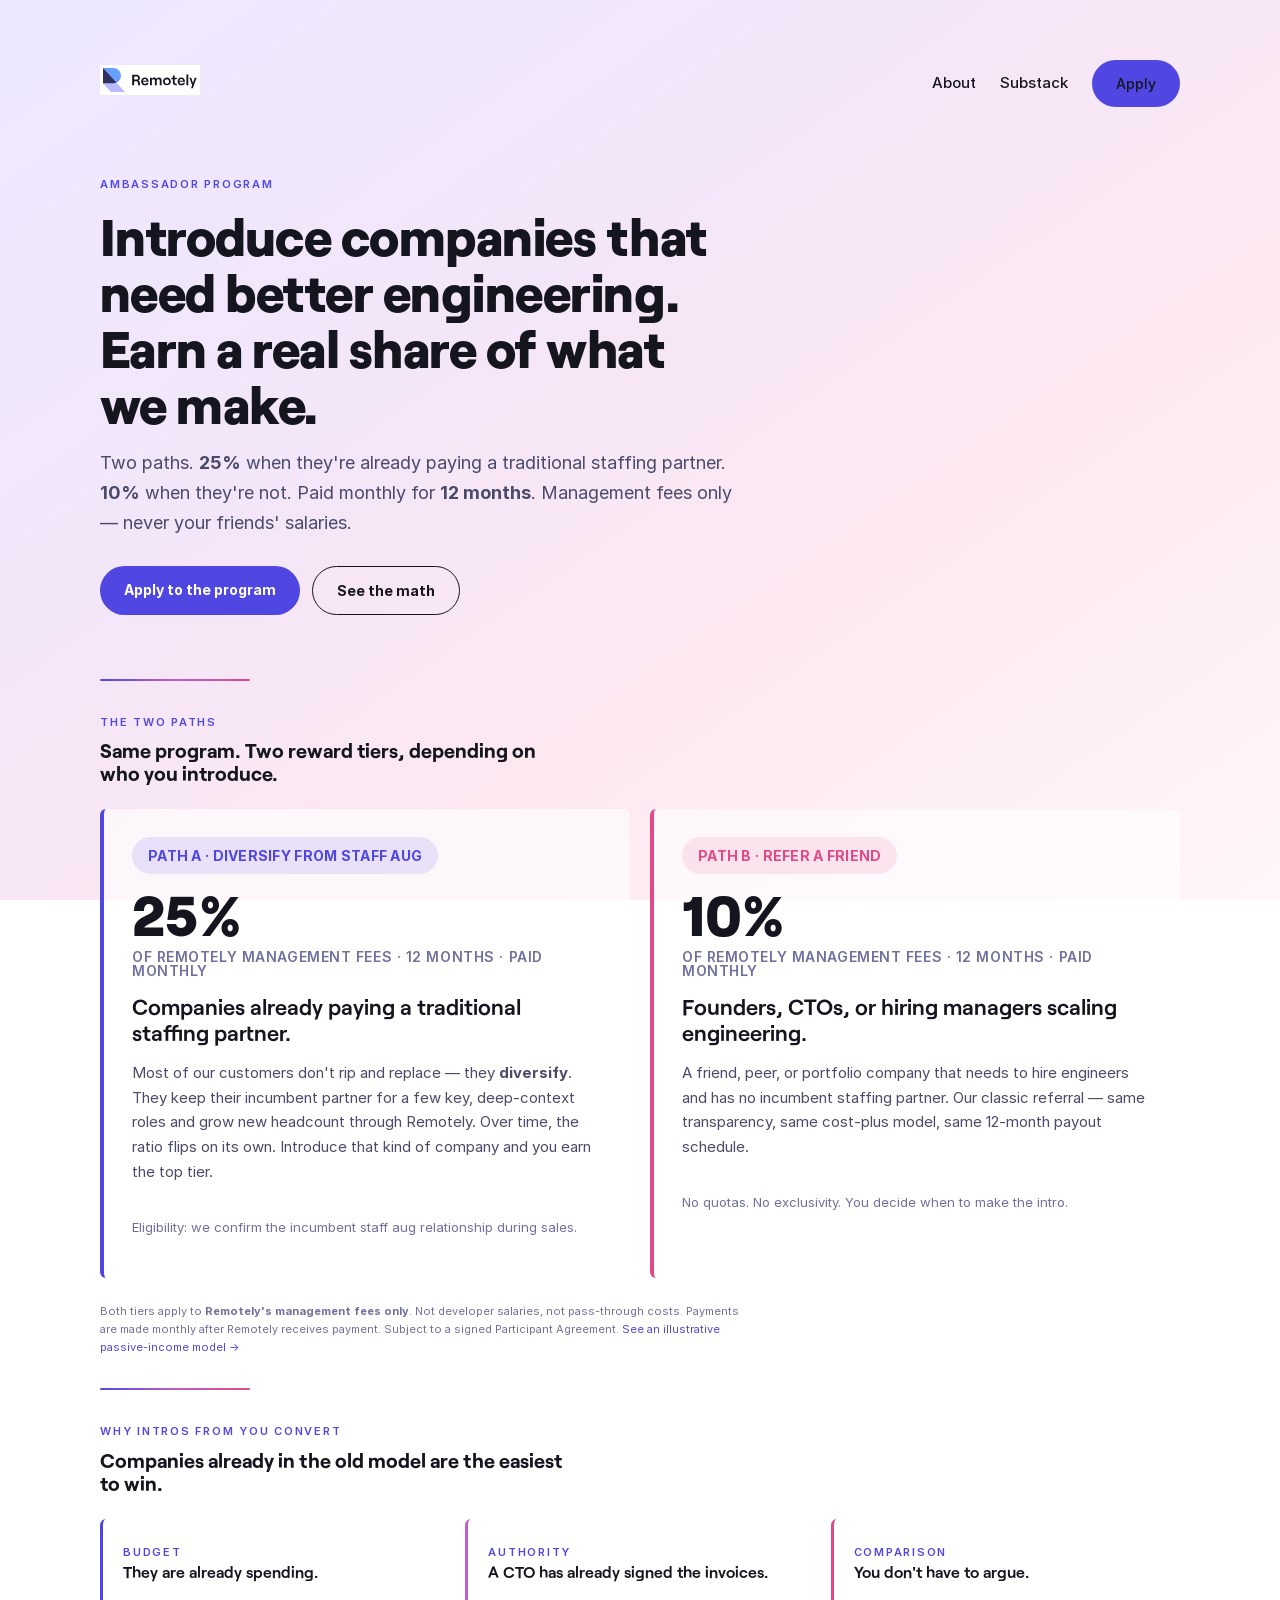
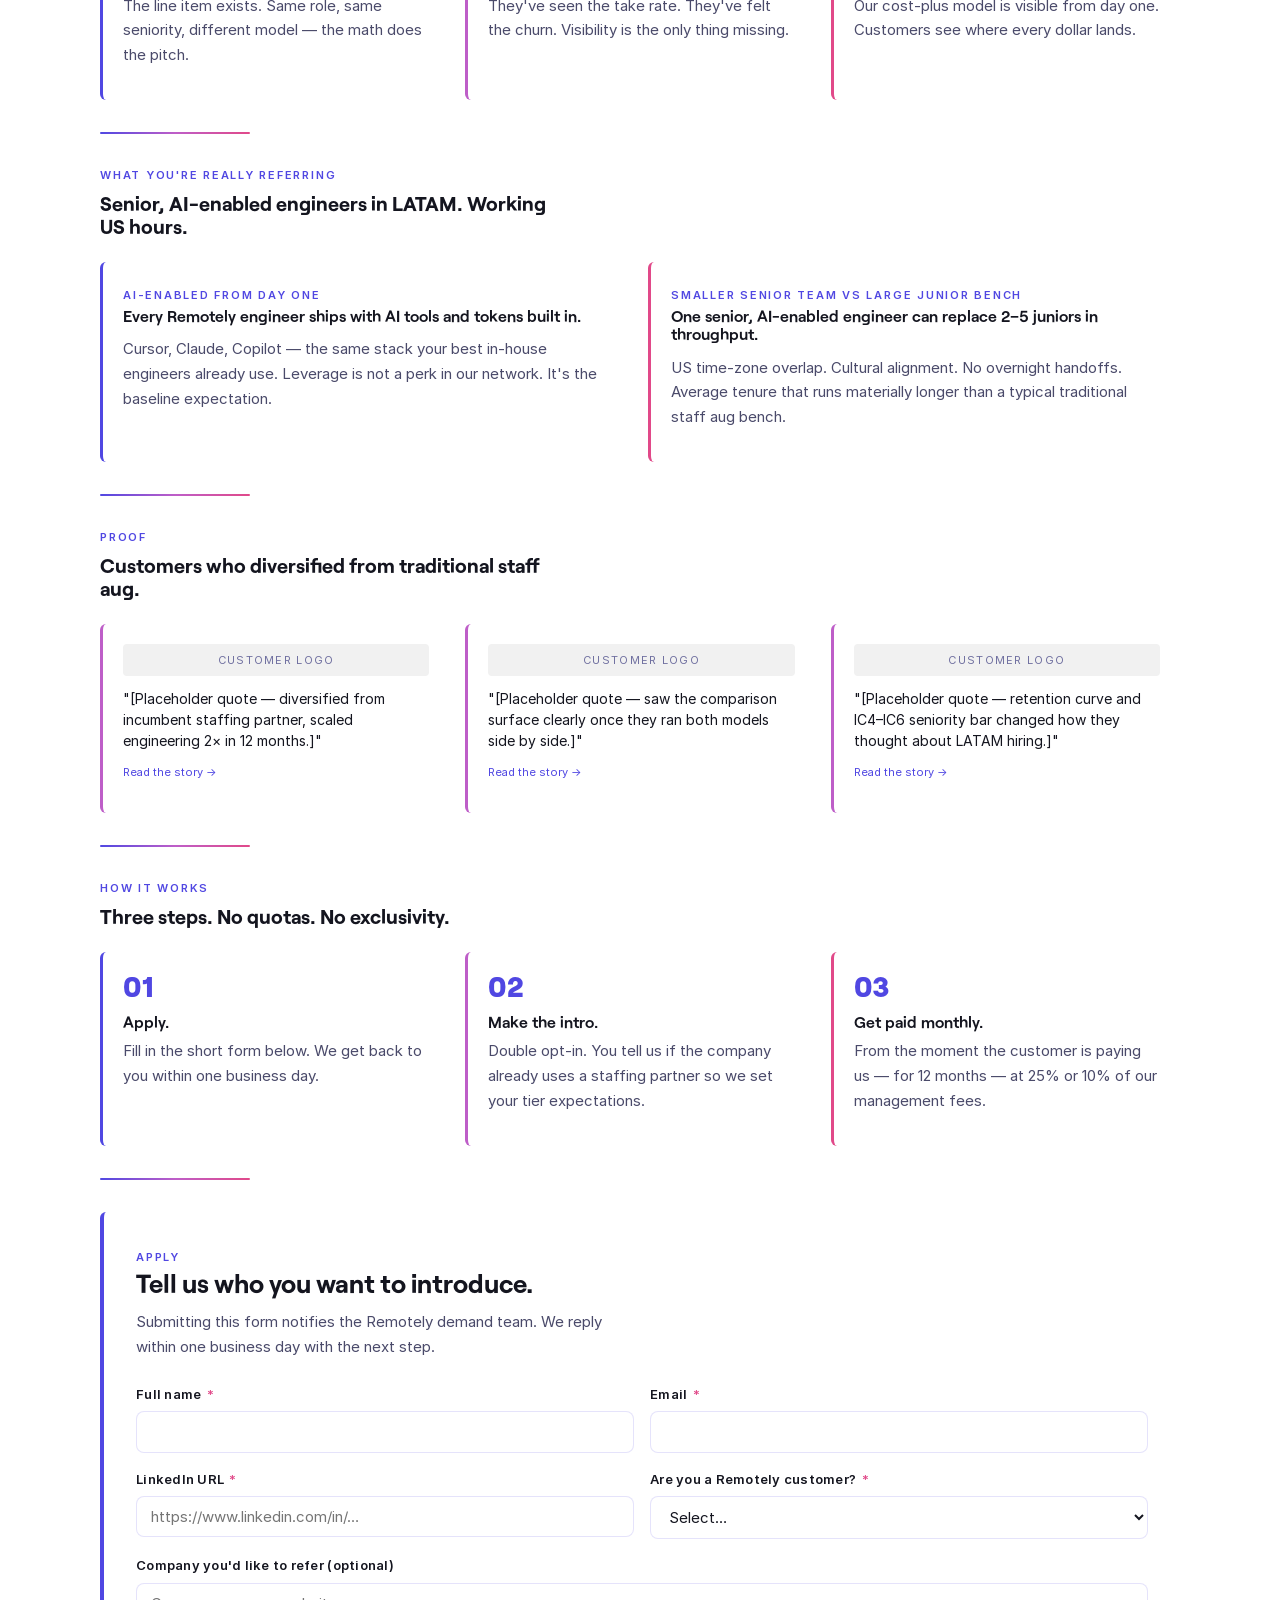
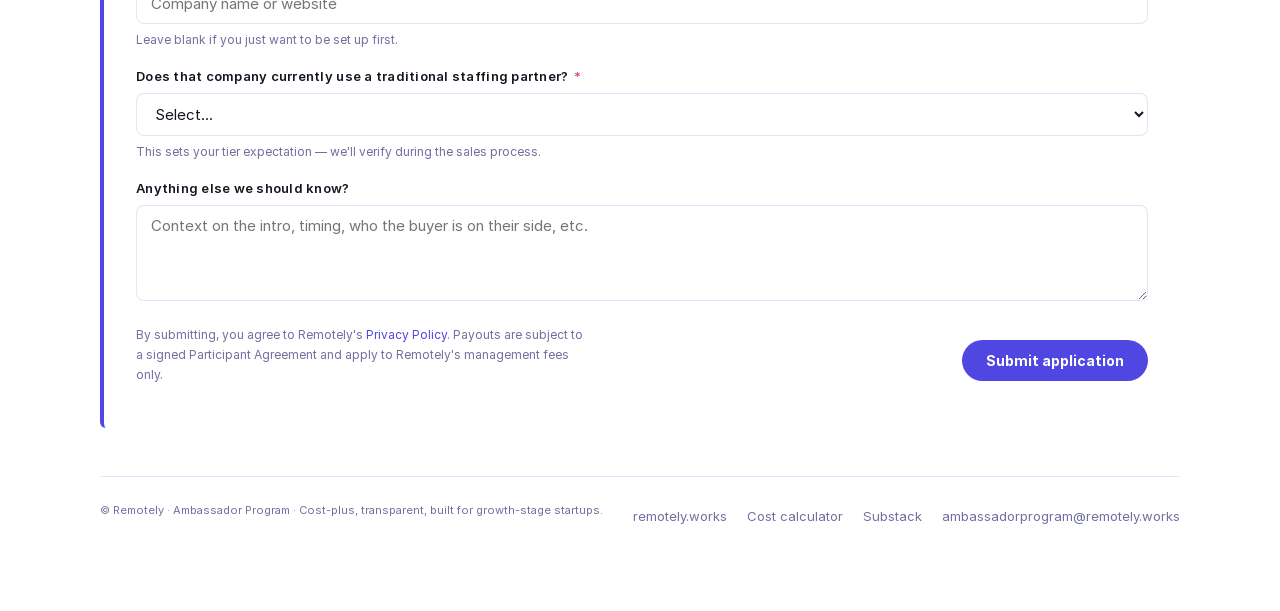
==== web/ambassador-program.html @ d67e3e7d "Ambassador Program landing mockup — first pass" ====
<!DOCTYPE html>
<html lang="en">
<head>
  <meta charset="UTF-8" />
  <meta name="viewport" content="width=device-width, initial-scale=1" />
  <title>Ambassador Program · Remotely</title>
  <meta name="description" content="Introduce companies that need better engineering. Earn a share of Remotely's management fees for 12 months. 25% when they already use a traditional staff aug partner. 10% when they don't." />
  <link rel="icon" type="image/png" href="../assets/logos/favicon-circle-256.png" />
  <link rel="stylesheet" href="tokens.css" />
  <style>
    /* Page-specific layout. Brand tokens come from tokens.css. */
    .nav {
      display: flex;
      justify-content: space-between;
      align-items: center;
      padding: 1.25rem 0 0.5rem;
    }
    .nav img { height: 30px; }
    .nav-links { display: flex; gap: 1.5rem; align-items: center; }
    .nav-links a { font-weight: 500; color: var(--r-dark); }

    .hero { padding: 3.5rem 0 2rem; max-width: 720px; }
    .hero h1 { margin-top: 0.75rem; max-width: 18ch; font-size: 52px; line-height: 1.08; }
    .hero .lede { color: var(--r-body); font-size: 18px; max-width: 58ch; margin-top: 1rem; }
    .cta-row { display: flex; gap: 0.75rem; margin-top: 1.75rem; flex-wrap: wrap; }
    .r-cta--ghost {
      background: transparent;
      color: var(--r-dark);
      border: 1.5px solid var(--r-dark);
    }
    .r-cta--ghost:hover { background: var(--r-dark); color: #fff; }

    .section-eyebrow { display: block; margin-bottom: 0.5rem; }
    .section-head { max-width: 36ch; margin-bottom: 1.5rem; }

    .paths {
      display: grid;
      gap: 1.25rem;
      grid-template-columns: repeat(2, minmax(0, 1fr));
    }
    .path-card {
      padding: 1.75rem;
      border-radius: var(--r-radius-card);
      background: var(--r-card-soft);
      display: flex;
      flex-direction: column;
      gap: 0.75rem;
    }
    .path-card--a { border-left: 4px solid var(--r-purple); }
    .path-card--b { border-left: 4px solid var(--r-pink); }
    .path-card .rate {
      font-family: var(--r-font-display);
      font-weight: 900;
      font-size: 56px;
      color: var(--r-dark);
      line-height: 1;
    }
    .path-card .rate small {
      font-family: var(--r-font-body);
      font-weight: 600;
      font-size: 14px;
      color: var(--r-muted);
      display: block;
      margin-top: 0.5rem;
      letter-spacing: 0.04em;
      text-transform: uppercase;
    }
    .path-card h3 { font-size: 22px; margin: 0.25rem 0 0.25rem; }
    .path-card p { color: var(--r-body); }
    .path-card .note {
      font-size: 13px;
      color: var(--r-muted);
      margin-top: 0.5rem;
    }
    @media (max-width: 820px) {
      .paths { grid-template-columns: 1fr; }
    }

    .why-grid {
      display: grid;
      gap: 1rem;
      grid-template-columns: repeat(3, minmax(0, 1fr));
    }
    @media (max-width: 820px) {
      .why-grid { grid-template-columns: 1fr; }
    }
    .why-card { padding: 1.25rem; }
    .why-card h3 { font-size: 16px; margin-bottom: 0.5rem; }

    .ai-grid {
      display: grid;
      gap: 1rem;
      grid-template-columns: repeat(2, minmax(0, 1fr));
    }
    @media (max-width: 820px) {
      .ai-grid { grid-template-columns: 1fr; }
    }
    .ai-card { padding: 1.5rem; }
    .ai-card h3 { font-size: 18px; margin-bottom: 0.5rem; }

    .stories {
      display: grid;
      gap: 1rem;
      grid-template-columns: repeat(3, minmax(0, 1fr));
    }
    @media (max-width: 820px) {
      .stories { grid-template-columns: 1fr; }
    }
    .story {
      padding: 1.25rem;
      background: var(--r-card-soft);
      border-radius: var(--r-radius-card);
      border-left: 3px solid var(--r-lilac);
    }
    .story .logo-slot {
      width: 100%;
      height: 32px;
      background: rgba(20, 21, 31, 0.06);
      border-radius: 4px;
      display: flex;
      align-items: center;
      justify-content: center;
      font-size: 11px;
      color: var(--r-muted);
      letter-spacing: 0.12em;
      text-transform: uppercase;
      margin-bottom: 0.75rem;
    }
    .story .quote {
      font-size: 14px;
      color: var(--r-dark);
      line-height: 1.5;
    }

    .steps {
      display: grid;
      gap: 1rem;
      grid-template-columns: repeat(3, minmax(0, 1fr));
      counter-reset: step;
    }
    @media (max-width: 820px) {
      .steps { grid-template-columns: 1fr; }
    }
    .step .step-num {
      font-family: var(--r-font-display);
      font-weight: 900;
      font-size: 28px;
      color: var(--r-purple);
      line-height: 1;
    }
    .step h3 { font-size: 16px; margin: 0.5rem 0 0.5rem; }

    /* Apply form */
    .apply {
      background: var(--r-card-soft);
      border-radius: var(--r-radius-card);
      padding: 2rem;
      border-left: 4px solid var(--r-purple);
    }
    .apply h2 { font-size: 26px; max-width: 24ch; }
    .apply p.lede { color: var(--r-body); max-width: 56ch; margin-bottom: 1.5rem; }
    .form-grid {
      display: grid;
      grid-template-columns: repeat(2, minmax(0, 1fr));
      gap: 1rem;
    }
    .form-grid .full { grid-column: 1 / -1; }
    @media (max-width: 720px) {
      .form-grid { grid-template-columns: 1fr; }
      .form-grid .full { grid-column: auto; }
    }
    .field { display: flex; flex-direction: column; gap: 0.35rem; }
    .field label {
      font-family: var(--r-font-body);
      font-weight: 600;
      font-size: 13px;
      color: var(--r-dark);
      letter-spacing: 0.02em;
    }
    .field label .req { color: var(--r-pink); margin-left: 2px; }
    .field input,
    .field select,
    .field textarea {
      font-family: var(--r-font-body);
      font-size: 15px;
      color: var(--r-dark);
      background: #fff;
      border: 1.5px solid var(--r-border);
      border-radius: 8px;
      padding: 0.65rem 0.85rem;
      width: 100%;
      box-sizing: border-box;
      transition: border-color 120ms ease, box-shadow 120ms ease;
    }
    .field textarea { min-height: 96px; resize: vertical; }
    .field input:focus,
    .field select:focus,
    .field textarea:focus {
      outline: none;
      border-color: var(--r-purple);
      box-shadow: 0 0 0 3px rgba(80, 71, 226, 0.15);
    }
    .field .hint { font-size: 12px; color: var(--r-muted); }
    .honeypot { position: absolute; left: -9999px; width: 1px; height: 1px; opacity: 0; }
    .form-footer {
      display: flex;
      flex-wrap: wrap;
      gap: 1rem;
      align-items: center;
      justify-content: space-between;
      margin-top: 1.5rem;
    }
    .form-footer .tos { font-size: 12px; color: var(--r-muted); max-width: 56ch; }
    .form-status {
      margin-top: 1rem;
      padding: 0.85rem 1rem;
      border-radius: var(--r-radius-card);
      font-size: 14px;
      display: none;
    }
    .form-status.is-success {
      display: block;
      background: rgba(80, 71, 226, 0.08);
      border-left: 3px solid var(--r-purple);
      color: var(--r-dark);
    }
    .form-status.is-error {
      display: block;
      background: rgba(225, 73, 137, 0.08);
      border-left: 3px solid var(--r-pink);
      color: var(--r-dark);
    }

    .footer-strip {
      margin-top: 3rem;
      padding: 1.5rem 0 2.5rem;
      border-top: 1px solid var(--r-border);
      display: flex;
      flex-wrap: wrap;
      gap: 1rem;
      justify-content: space-between;
      align-items: center;
    }
    .footer-strip .links { display: flex; gap: 1.25rem; flex-wrap: wrap; }
    .footer-strip a { font-size: 13px; color: var(--r-muted); }
    .footer-strip a:hover { color: var(--r-purple); }
  </style>
</head>
<body>
  <div class="r-shell">

    <header class="nav">
      <a href="https://www.remotely.works/">
        <img src="../assets/logos/logo-primary.svg" alt="Remotely" />
      </a>
      <div class="nav-links">
        <a href="https://www.remotely.works/about-us">About</a>
        <a href="https://remotely.substack.com/">Substack</a>
        <a class="r-cta" href="#apply">Apply</a>
      </div>
    </header>

    <!-- HERO -->
    <section class="hero">
      <span class="r-eyebrow">Ambassador Program</span>
      <h1 class="r-display">Introduce companies that need better engineering. Earn a real share of what we make.</h1>
      <p class="lede">
        Two paths. <strong>25%</strong> when they're already paying a traditional staffing partner.
        <strong>10%</strong> when they're not. Paid monthly for <strong>12 months</strong>.
        Management fees only — never your friends' salaries.
      </p>
      <div class="cta-row">
        <a class="r-cta" href="#apply">Apply to the program</a>
        <a class="r-cta r-cta--ghost" href="https://calc.remotely.works/" target="_blank" rel="noopener">See the math</a>
      </div>
    </section>

    <hr class="r-divider" />

    <!-- TWO PATHS -->
    <section>
      <span class="r-eyebrow section-eyebrow">The two paths</span>
      <h2 class="section-head">Same program. Two reward tiers, depending on who you introduce.</h2>

      <div class="paths">
        <article class="path-card path-card--a">
          <span class="r-pill" style="background: rgba(80,71,226,0.12); color: var(--r-purple); align-self: flex-start;">Path A · Diversify from staff aug</span>
          <div class="rate">
            25%
            <small>of Remotely management fees · 12 months · paid monthly</small>
          </div>
          <h3>Companies already paying a traditional staffing partner.</h3>
          <p>
            Most of our customers don't rip and replace — they <strong>diversify</strong>.
            They keep their incumbent partner for a few key, deep-context roles and
            grow new headcount through Remotely. Over time, the ratio flips on its own.
            Introduce that kind of company and you earn the top tier.
          </p>
          <p class="note">
            Eligibility: we confirm the incumbent staff aug relationship during sales.
          </p>
        </article>

        <article class="path-card path-card--b">
          <span class="r-pill" style="background: rgba(225,73,137,0.12); color: var(--r-pink); align-self: flex-start;">Path B · Refer a friend</span>
          <div class="rate">
            10%
            <small>of Remotely management fees · 12 months · paid monthly</small>
          </div>
          <h3>Founders, CTOs, or hiring managers scaling engineering.</h3>
          <p>
            A friend, peer, or portfolio company that needs to hire engineers and
            has no incumbent staffing partner. Our classic referral — same
            transparency, same cost-plus model, same 12-month payout schedule.
          </p>
          <p class="note">
            No quotas. No exclusivity. You decide when to make the intro.
          </p>
        </article>
      </div>

      <p class="r-footer" style="margin-top: 1.5rem; max-width: 80ch;">
        Both tiers apply to <strong>Remotely's management fees only</strong>. Not developer salaries, not pass-through costs.
        Payments are made monthly after Remotely receives payment. Subject to a signed Participant Agreement.
        <a href="https://docs.google.com/spreadsheets/d/1sIaBKZATBDygCABBMvAprYoPpUMH4ejPymNQHgAEL3M/edit" target="_blank" rel="noopener">See an illustrative passive-income model →</a>
      </p>
    </section>

    <hr class="r-divider" />

    <!-- WHY THIS WORKS -->
    <section>
      <span class="r-eyebrow section-eyebrow">Why intros from you convert</span>
      <h2 class="section-head">Companies already in the old model are the easiest to win.</h2>

      <div class="why-grid">
        <article class="r-card">
          <span class="r-eyebrow">Budget</span>
          <h3>They are already spending.</h3>
          <p>The line item exists. Same role, same seniority, different model — the math does the pitch.</p>
        </article>
        <article class="r-card r-card--lilac">
          <span class="r-eyebrow">Authority</span>
          <h3>A CTO has already signed the invoices.</h3>
          <p>They've seen the take rate. They've felt the churn. Visibility is the only thing missing.</p>
        </article>
        <article class="r-card r-card--pink">
          <span class="r-eyebrow">Comparison</span>
          <h3>You don't have to argue.</h3>
          <p>Our cost-plus model is visible from day one. Customers see where every dollar lands.</p>
        </article>
      </div>
    </section>

    <hr class="r-divider" />

    <!-- AI + LATAM POSITIONING -->
    <section>
      <span class="r-eyebrow section-eyebrow">What you're really referring</span>
      <h2 class="section-head">Senior, AI-enabled engineers in LATAM. Working US hours.</h2>

      <div class="ai-grid">
        <article class="r-card">
          <span class="r-eyebrow">AI-enabled from day one</span>
          <h3>Every Remotely engineer ships with AI tools and tokens built in.</h3>
          <p>
            Cursor, Claude, Copilot — the same stack your best in-house engineers already use.
            Leverage is not a perk in our network. It's the baseline expectation.
          </p>
        </article>

        <article class="r-card r-card--pink">
          <span class="r-eyebrow">Smaller senior team vs large junior bench</span>
          <h3>One senior, AI-enabled engineer can replace 2–5 juniors in throughput.</h3>
          <p>
            US time-zone overlap. Cultural alignment. No overnight handoffs.
            Average tenure that runs materially longer than a typical traditional staff aug bench.
          </p>
        </article>
      </div>
    </section>

    <hr class="r-divider" />

    <!-- CUSTOMER STORIES -->
    <section>
      <span class="r-eyebrow section-eyebrow">Proof</span>
      <h2 class="section-head">Customers who diversified from traditional staff aug.</h2>

      <div class="stories">
        <article class="story">
          <div class="logo-slot">Customer logo</div>
          <p class="quote">"[Placeholder quote — diversified from incumbent staffing partner, scaled engineering 2× in 12 months.]"</p>
          <p class="r-footer" style="margin-top: 0.5rem;"><a href="https://www.remotely.works/">Read the story →</a></p>
        </article>
        <article class="story">
          <div class="logo-slot">Customer logo</div>
          <p class="quote">"[Placeholder quote — saw the comparison surface clearly once they ran both models side by side.]"</p>
          <p class="r-footer" style="margin-top: 0.5rem;"><a href="https://www.remotely.works/">Read the story →</a></p>
        </article>
        <article class="story">
          <div class="logo-slot">Customer logo</div>
          <p class="quote">"[Placeholder quote — retention curve and IC4–IC6 seniority bar changed how they thought about LATAM hiring.]"</p>
          <p class="r-footer" style="margin-top: 0.5rem;"><a href="https://www.remotely.works/">Read the story →</a></p>
        </article>
      </div>
    </section>

    <hr class="r-divider" />

    <!-- HOW IT WORKS -->
    <section>
      <span class="r-eyebrow section-eyebrow">How it works</span>
      <h2 class="section-head">Three steps. No quotas. No exclusivity.</h2>

      <div class="steps">
        <article class="r-card step">
          <span class="step-num">01</span>
          <h3>Apply.</h3>
          <p>Fill in the short form below. We get back to you within one business day.</p>
        </article>
        <article class="r-card r-card--lilac step">
          <span class="step-num">02</span>
          <h3>Make the intro.</h3>
          <p>Double opt-in. You tell us if the company already uses a staffing partner so we set your tier expectations.</p>
        </article>
        <article class="r-card r-card--pink step">
          <span class="step-num">03</span>
          <h3>Get paid monthly.</h3>
          <p>From the moment the customer is paying us — for 12 months — at 25% or 10% of our management fees.</p>
        </article>
      </div>
    </section>

    <hr class="r-divider" />

    <!-- APPLY FORM -->
    <section id="apply">
      <div class="apply">
        <span class="r-eyebrow">Apply</span>
        <h2>Tell us who you want to introduce.</h2>
        <p class="lede">
          Submitting this form notifies the Remotely demand team. We reply within one business day with the next step.
        </p>

        <form id="ambassador-form" action="/api/ambassador-apply" method="POST" novalidate>
          <div class="form-grid">
            <div class="field">
              <label for="full_name">Full name <span class="req">*</span></label>
              <input id="full_name" name="full_name" type="text" required autocomplete="name" />
            </div>
            <div class="field">
              <label for="email">Email <span class="req">*</span></label>
              <input id="email" name="email" type="email" required autocomplete="email" />
            </div>
            <div class="field">
              <label for="linkedin_url">LinkedIn URL <span class="req">*</span></label>
              <input id="linkedin_url" name="linkedin_url" type="url" placeholder="https://www.linkedin.com/in/…" required />
            </div>
            <div class="field">
              <label for="is_customer">Are you a Remotely customer? <span class="req">*</span></label>
              <select id="is_customer" name="is_customer" required>
                <option value="">Select…</option>
                <option value="customer">Yes — current Remotely customer</option>
                <option value="former_customer">Former Remotely customer</option>
                <option value="not_customer">No — not a customer, I want to be a Senior Advisor / Partner</option>
              </select>
            </div>

            <div class="field full">
              <label for="referral_company">Company you'd like to refer (optional)</label>
              <input id="referral_company" name="referral_company" type="text" placeholder="Company name or website" />
              <span class="hint">Leave blank if you just want to be set up first.</span>
            </div>

            <div class="field full">
              <label for="staff_aug_status">Does that company currently use a traditional staffing partner? <span class="req">*</span></label>
              <select id="staff_aug_status" name="staff_aug_status" required>
                <option value="">Select…</option>
                <option value="yes">Yes — they already work with a traditional staff aug partner (Path A · 25%)</option>
                <option value="no">No — they're scaling engineering with no incumbent partner (Path B · 10%)</option>
                <option value="unsure">Not sure — we'll confirm together</option>
              </select>
              <span class="hint">This sets your tier expectation — we'll verify during the sales process.</span>
            </div>

            <div class="field full">
              <label for="notes">Anything else we should know?</label>
              <textarea id="notes" name="notes" placeholder="Context on the intro, timing, who the buyer is on their side, etc."></textarea>
            </div>

            <!-- Honeypot for basic bot filtering -->
            <div class="honeypot" aria-hidden="true">
              <label for="company_url">Company URL</label>
              <input id="company_url" name="company_url" type="text" tabindex="-1" autocomplete="off" />
            </div>
          </div>

          <div class="form-footer">
            <p class="tos">
              By submitting, you agree to Remotely's
              <a href="https://www.remotely.works/privacy-policy" target="_blank" rel="noopener">Privacy Policy</a>.
              Payouts are subject to a signed Participant Agreement and apply to Remotely's management fees only.
            </p>
            <button type="submit" class="r-cta" id="submit-btn">Submit application</button>
          </div>

          <div class="form-status" id="form-status" role="status" aria-live="polite"></div>
        </form>
      </div>
    </section>

    <footer class="footer-strip">
      <p class="r-footer">© Remotely · Ambassador Program · Cost-plus, transparent, built for growth-stage startups.</p>
      <div class="links">
        <a href="https://www.remotely.works/">remotely.works</a>
        <a href="https://calc.remotely.works/">Cost calculator</a>
        <a href="https://remotely.substack.com/">Substack</a>
        <a href="mailto:ambassadorprogram@remotely.works">ambassadorprogram@remotely.works</a>
      </div>
    </footer>

  </div>

  <script>
    (function () {
      var form = document.getElementById('ambassador-form');
      var statusEl = document.getElementById('form-status');
      var submitBtn = document.getElementById('submit-btn');
      var MAILTO_FALLBACK = 'mailto:ambassadorprogram@remotely.works?subject=' + encodeURIComponent('Ambassador Program application');

      function setStatus(kind, html) {
        statusEl.className = 'form-status ' + (kind === 'success' ? 'is-success' : 'is-error');
        statusEl.innerHTML = html;
      }

      form.addEventListener('submit', async function (event) {
        event.preventDefault();
        if (form.querySelector('input[name="company_url"]').value) {
          return;
        }

        submitBtn.disabled = true;
        var originalLabel = submitBtn.textContent;
        submitBtn.textContent = 'Sending…';

        var payload = Object.fromEntries(new FormData(form).entries());

        try {
          var res = await fetch(form.action, {
            method: 'POST',
            headers: { 'Content-Type': 'application/json' },
            body: JSON.stringify(payload)
          });

          if (!res.ok) throw new Error('non-2xx');

          form.reset();
          setStatus(
            'success',
            "Thanks — we got it. We'll reply to <strong>" + payload.email + "</strong> within one business day."
          );
        } catch (err) {
          setStatus(
            'error',
            "Something went wrong on our end. Please email <a href=\"" + MAILTO_FALLBACK + "\">ambassadorprogram@remotely.works</a> directly and we'll pick it up from there."
          );
        } finally {
          submitBtn.disabled = false;
          submitBtn.textContent = originalLabel;
        }
      });
    })();
  </script>
</body>
</html>
---- web/tokens.css ----
/* Remotely brand tokens
 * Source: assets/Remotely_Brand_Guidelines.pdf + Notion Design System
 * Drop this stylesheet at the top of any Remotely webpage and you get fonts,
 * colors, spacing, radii, gradients, and a few utility classes for free.
 *
 * Path note: relative URLs below assume this file lives next to ../assets/.
 * If you copy tokens.css elsewhere, also copy ../assets/fonts/ alongside, or
 * rewrite the @font-face urls.
 */

/* ---------- Roobert (display & headings) ---------- */
@font-face {
  font-family: "Roobert";
  src: url("../assets/fonts/Roobert/Roobert-Heavy.otf") format("opentype");
  font-weight: 900;
  font-style: normal;
  font-display: swap;
}
@font-face {
  font-family: "Roobert";
  src: url("../assets/fonts/Roobert/Roobert-Bold.otf") format("opentype");
  font-weight: 700;
  font-style: normal;
  font-display: swap;
}
@font-face {
  font-family: "Roobert";
  src: url("../assets/fonts/Roobert/Roobert-SemiBold.otf") format("opentype");
  font-weight: 600;
  font-style: normal;
  font-display: swap;
}
@font-face {
  font-family: "Roobert";
  src: url("../assets/fonts/Roobert/Roobert-Medium.otf") format("opentype");
  font-weight: 500;
  font-style: normal;
  font-display: swap;
}
@font-face {
  font-family: "Roobert";
  src: url("../assets/fonts/Roobert/Roobert-Regular.otf") format("opentype");
  font-weight: 400;
  font-style: normal;
  font-display: swap;
}

/* ---------- Inter (body & UI) — woff2 web subset ---------- */
@font-face {
  font-family: "Inter";
  src: url("../assets/fonts/Inter/web/Inter-Regular.woff2") format("woff2");
  font-weight: 400;
  font-style: normal;
  font-display: swap;
}
@font-face {
  font-family: "Inter";
  src: url("../assets/fonts/Inter/web/Inter-Medium.woff2") format("woff2");
  font-weight: 500;
  font-style: normal;
  font-display: swap;
}
@font-face {
  font-family: "Inter";
  src: url("../assets/fonts/Inter/web/Inter-SemiBold.woff2") format("woff2");
  font-weight: 600;
  font-style: normal;
  font-display: swap;
}
@font-face {
  font-family: "Inter";
  src: url("../assets/fonts/Inter/web/Inter-Bold.woff2") format("woff2");
  font-weight: 700;
  font-style: normal;
  font-display: swap;
}

/* ---------- Tokens ---------- */
:root {
  /* colors */
  --r-purple: #5047E2;
  --r-purple-deep: #3F38C9;
  --r-pink: #E14989;
  --r-lilac: #BE5EC8;
  --r-dark: #14151F;
  --r-body: #4A4A6A;
  --r-muted: #7070A0;
  --r-card: rgba(235, 235, 245, 0.75);
  --r-card-soft: rgba(255, 255, 255, 0.65);
  --r-border: rgba(80, 71, 226, 0.15);
  --r-stripe-alt: rgba(235, 235, 245, 0.55);

  /* gradients */
  --r-bg-gradient: linear-gradient(145deg, #EDE8FF 0%, #F3E6F9 35%, #FDE8F1 65%, #FFF5FA 100%);
  --r-accent-stripe: linear-gradient(90deg, #5047E2, #BE5EC8, #E14989);

  /* radii */
  --r-radius-tile: 4px;
  --r-radius-card: 6px;
  --r-radius-pill: 50px;

  /* spacing (rem ~= mm * 0.236; comfortable web sizes) */
  --r-space-tight: 0.5rem;     /* 2mm */
  --r-space-sm: 0.75rem;       /* 3mm */
  --r-space-card: 1.25rem;     /* 4-5mm */
  --r-space-section: 2rem;     /* 6-8mm */
  --r-space-page-top: 2.5rem;  /* 9mm */
  --r-space-page-side: 4.5rem; /* 18mm */

  /* typography */
  --r-font-display: "Roobert", "Inter", system-ui, -apple-system, sans-serif;
  --r-font-body: "Inter", system-ui, -apple-system, sans-serif;

  --r-size-display: 60px;
  --r-size-h1: 32px;
  --r-size-h2: 20px;
  --r-size-h3: 16px;
  --r-size-callout: 17px;
  --r-size-body: 15px;
  --r-size-eyebrow: 11px;
  --r-size-pill: 14px;
  --r-size-footer: 11px;

  --r-leading-body: 1.65;
  --r-tracking-eyebrow: 0.16em;
}

/* ---------- Base ---------- */
html, body {
  margin: 0;
  padding: 0;
}
body {
  font-family: var(--r-font-body);
  font-size: var(--r-size-body);
  line-height: var(--r-leading-body);
  color: var(--r-body);
  background: var(--r-bg-gradient);
  background-attachment: fixed;
  min-height: 100vh;
  -webkit-font-smoothing: antialiased;
  text-rendering: optimizeLegibility;
}

h1, h2, h3, h4 {
  font-family: var(--r-font-display);
  color: var(--r-dark);
  margin: 0 0 var(--r-space-sm);
  line-height: 1.15;
}
h1 { font-size: var(--r-size-h1); font-weight: 900; }
h2 { font-size: var(--r-size-h2); font-weight: 700; }
h3 { font-size: var(--r-size-h3); font-weight: 600; }

a { color: var(--r-purple); text-decoration: none; }
a:hover { color: var(--r-purple-deep); }

p { margin: 0 0 var(--r-space-sm); }

/* ---------- Utility classes ---------- */

/* hero display headline */
.r-display {
  font-family: var(--r-font-display);
  font-weight: 900;
  font-size: var(--r-size-display);
  line-height: 1.05;
  color: var(--r-dark);
  letter-spacing: -0.01em;
}

/* eyebrow label */
.r-eyebrow {
  font-family: var(--r-font-body);
  font-weight: 600;
  font-size: var(--r-size-eyebrow);
  letter-spacing: var(--r-tracking-eyebrow);
  text-transform: uppercase;
  color: var(--r-purple);
}

/* callout / intro lead */
.r-callout {
  font-family: var(--r-font-display);
  font-weight: 500;
  font-size: var(--r-size-callout);
  color: var(--r-dark);
  background: var(--r-card-soft);
  border-left: 3px solid var(--r-pink);
  border-radius: var(--r-radius-card);
  padding: var(--r-space-card);
}

/* card with accent border */
.r-card {
  background: var(--r-card-soft);
  border-radius: var(--r-radius-card);
  border-left: 3px solid var(--r-purple);
  padding: var(--r-space-card);
}
.r-card--pink  { border-left-color: var(--r-pink); }
.r-card--lilac { border-left-color: var(--r-lilac); }

/* pill / tag */
.r-pill {
  display: inline-block;
  font-family: var(--r-font-body);
  font-weight: 700;
  font-size: var(--r-size-pill);
  text-transform: uppercase;
  letter-spacing: 0.02em;
  border-radius: var(--r-radius-pill);
  padding: 0.45rem 1rem;
}

/* solid CTA */
.r-cta {
  display: inline-block;
  font-family: var(--r-font-body);
  font-weight: 700;
  font-size: var(--r-size-pill);
  background: var(--r-purple);
  color: #fff;
  border: none;
  border-radius: var(--r-radius-pill);
  padding: 0.75rem 1.5rem;
  cursor: pointer;
  transition: background 120ms ease;
}
.r-cta:hover { background: var(--r-purple-deep); color: #fff; }
.r-cta--dark { background: var(--r-dark); }
.r-cta--dark:hover { background: #000; }

/* gradient section divider */
.r-divider {
  width: 150px;
  height: 2px;
  border-radius: 1px;
  background: var(--r-accent-stripe);
  border: 0;
  margin: var(--r-space-section) 0;
}

/* stripe table rows */
.r-stripe { display: grid; row-gap: 0; }
.r-stripe > .r-row {
  padding: var(--r-space-sm) var(--r-space-card);
  border-radius: var(--r-radius-card);
}
.r-stripe > .r-row:nth-child(even) {
  background: var(--r-stripe-alt);
}

/* page shell */
.r-shell {
  max-width: 1080px;
  margin: 0 auto;
  padding: var(--r-space-page-top) var(--r-space-page-side);
}

/* footer caption */
.r-footer {
  font-size: var(--r-size-footer);
  color: var(--r-muted);
}
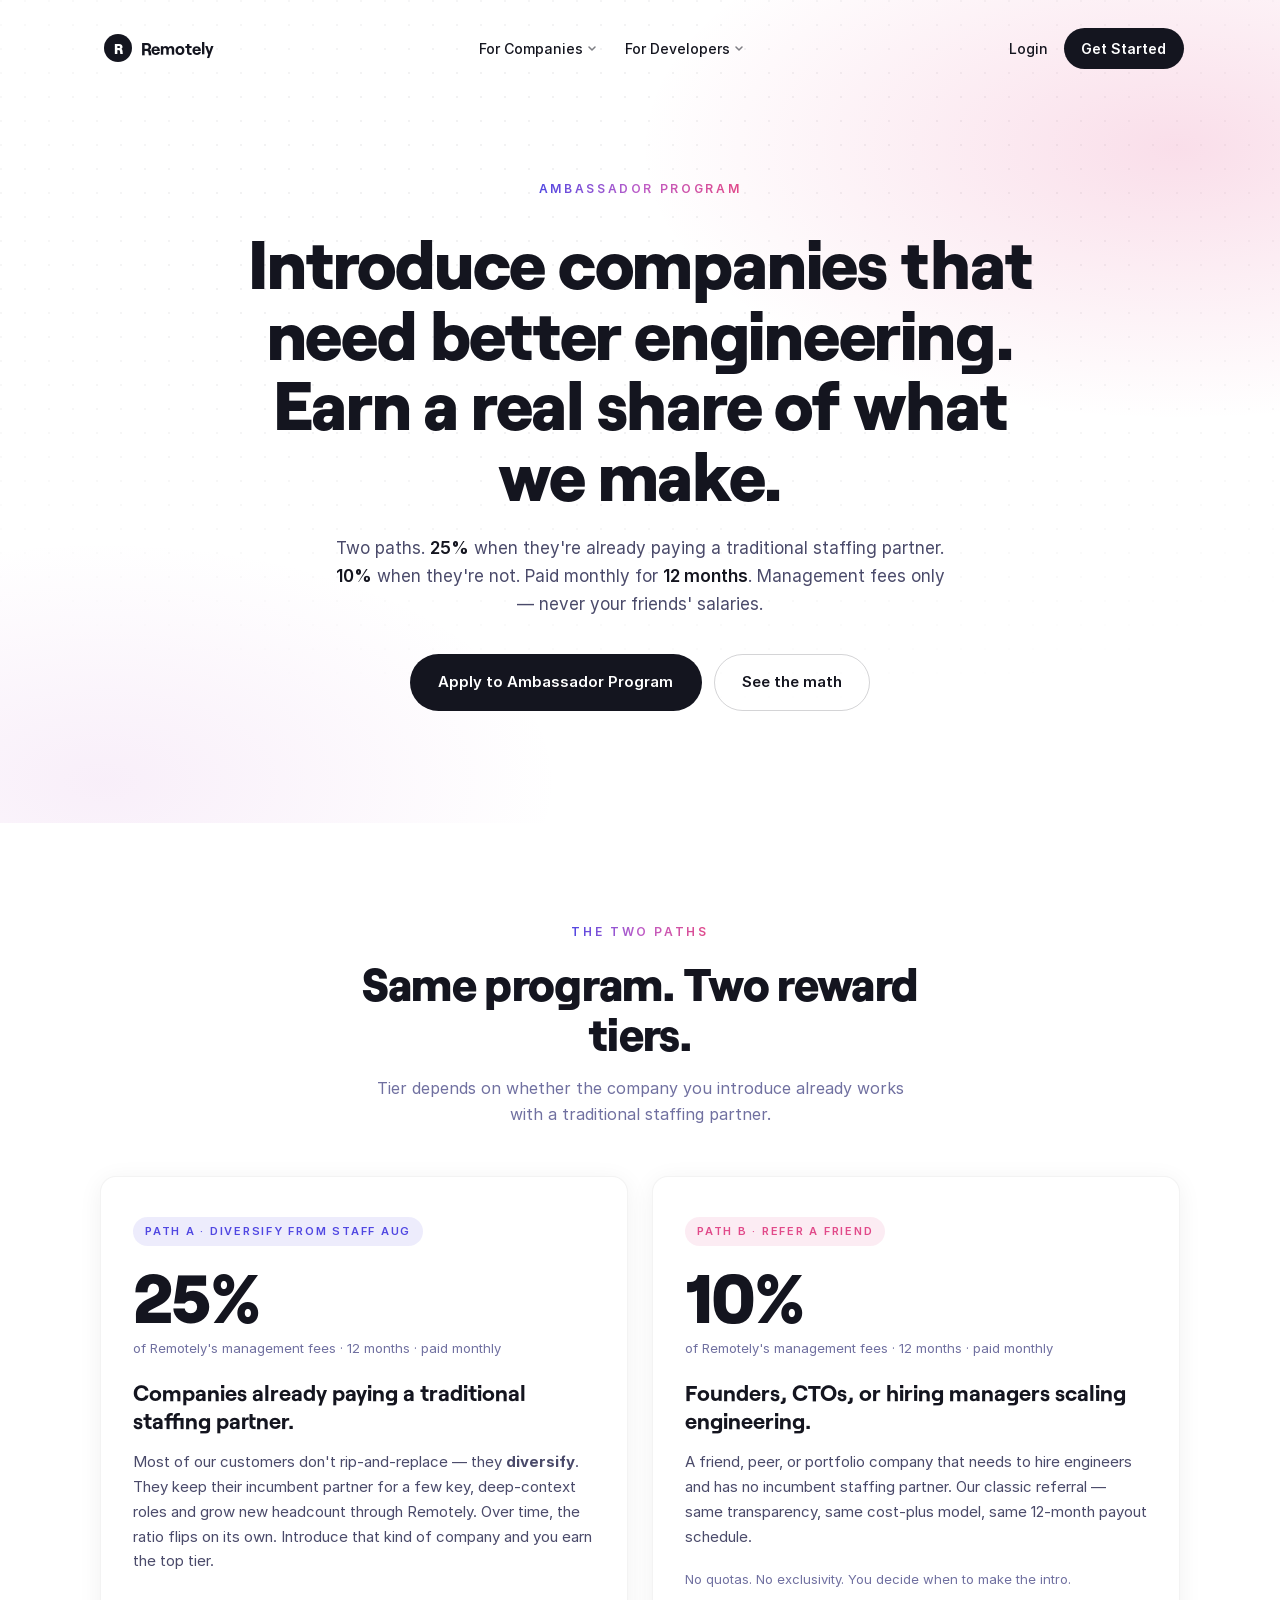
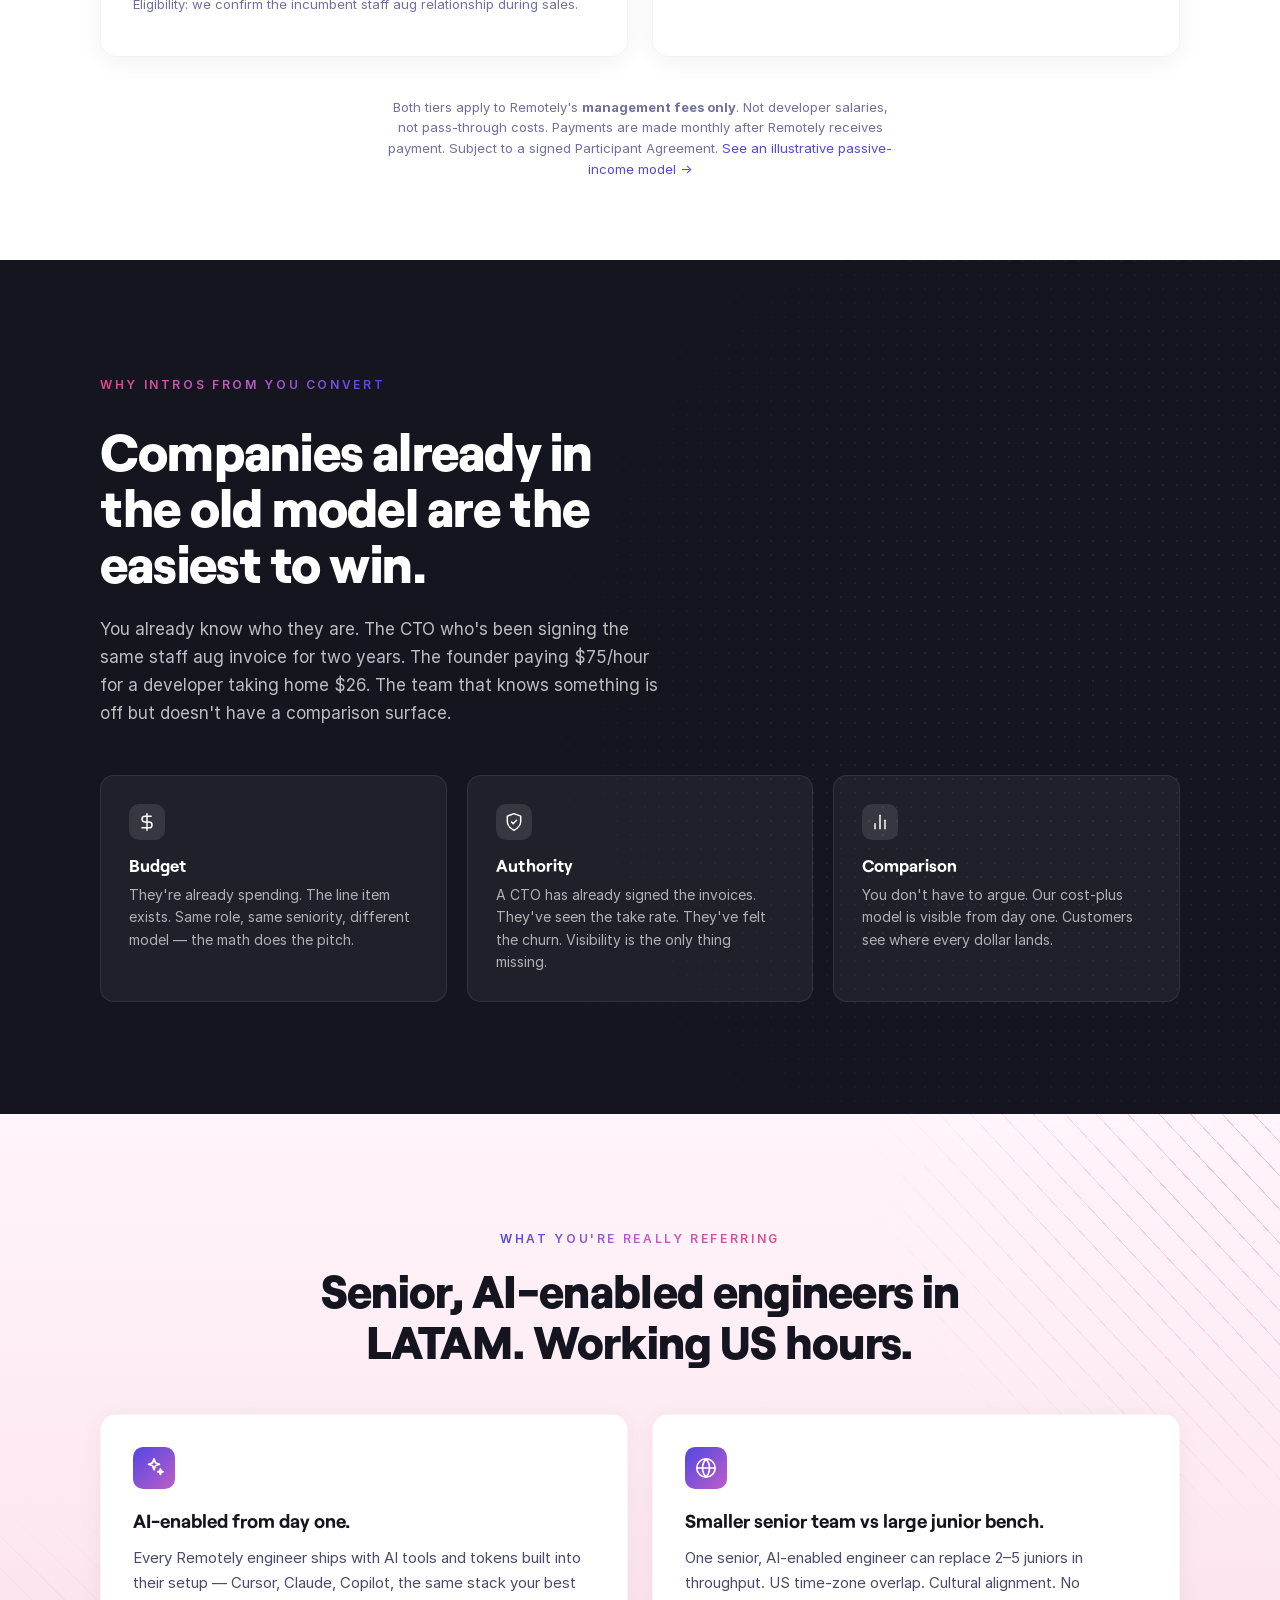
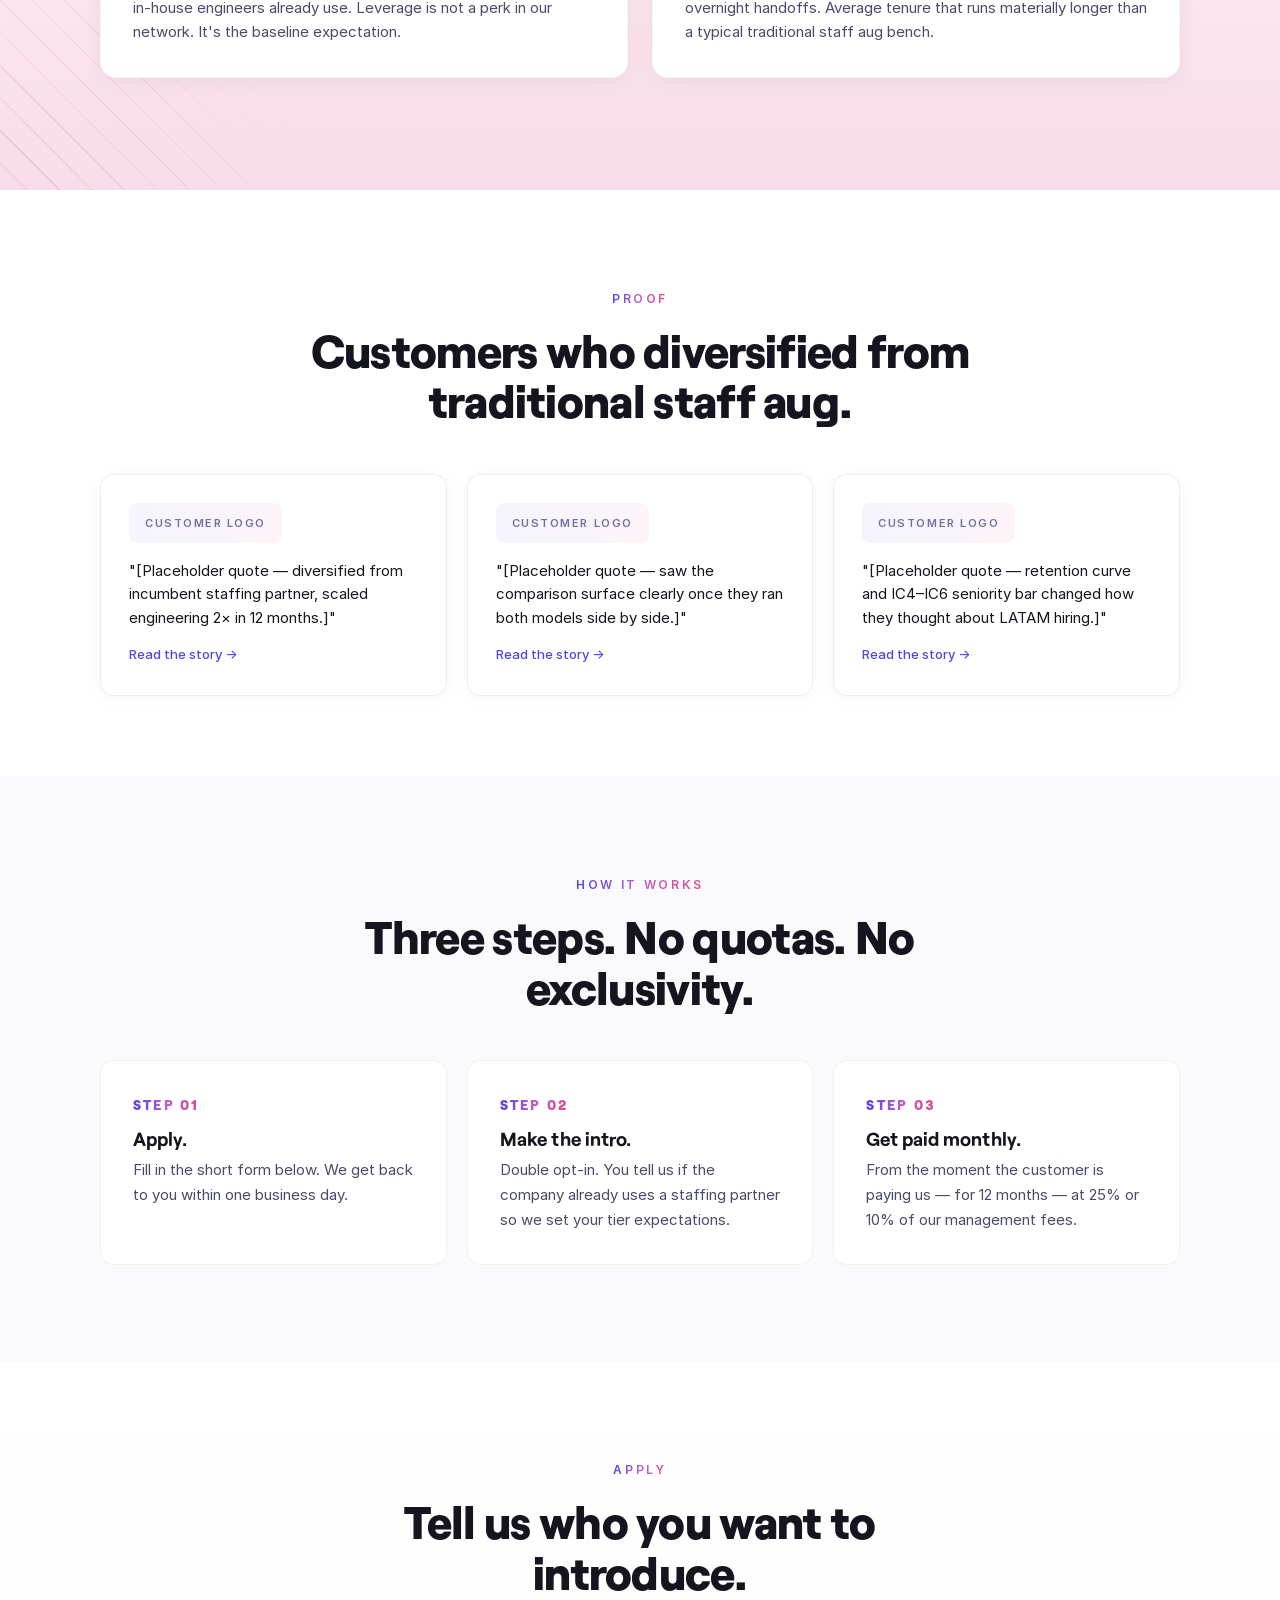
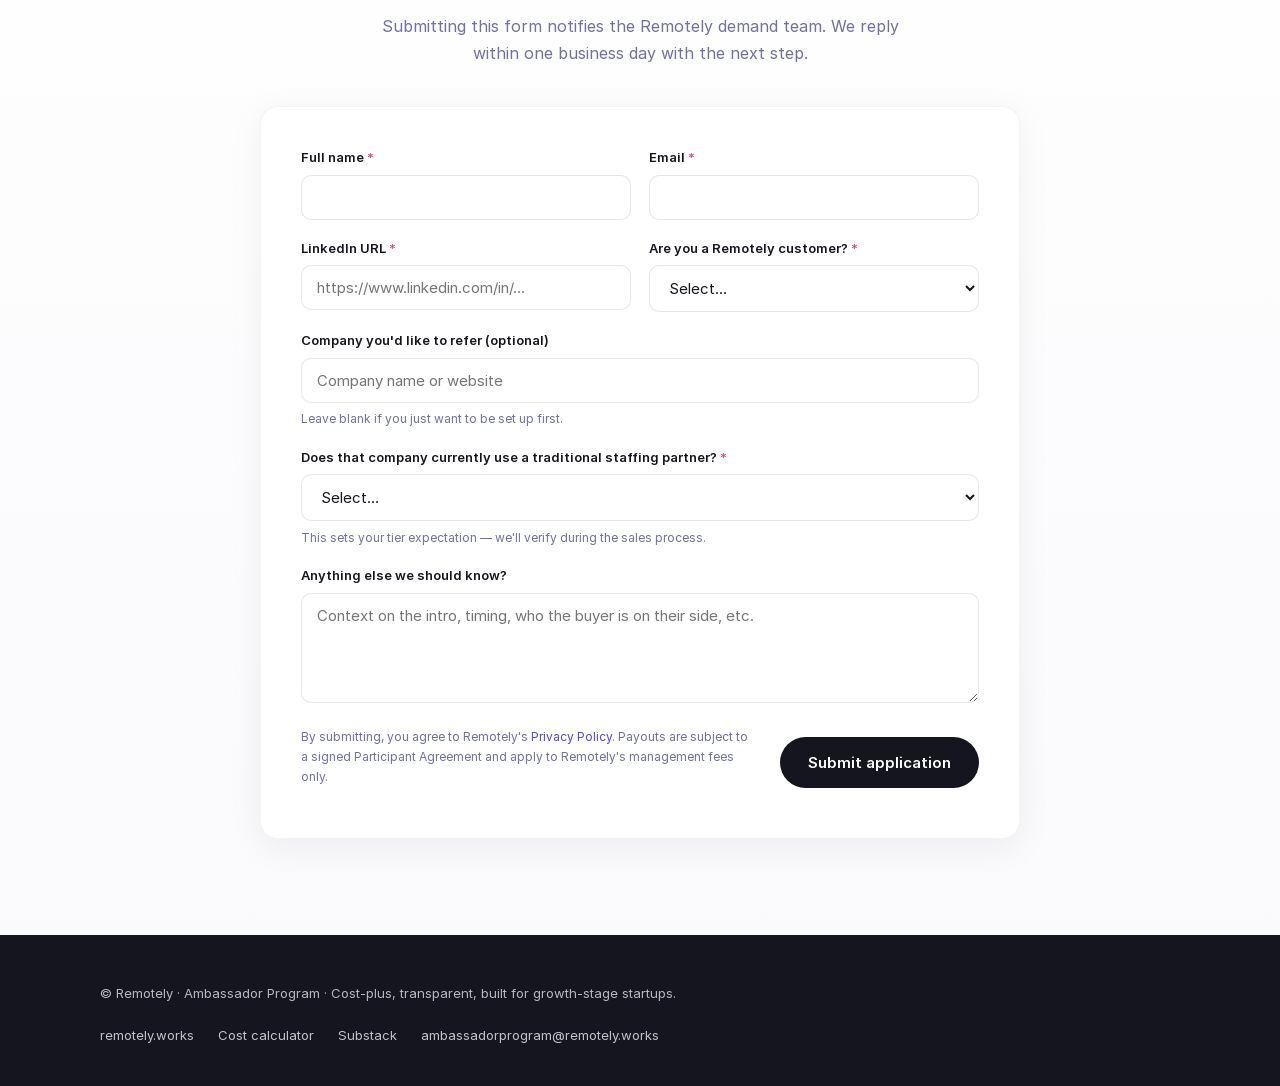
==== commit 2ed64efc: "Redesign landing to match remotely.works visual language (floating pill nav, dark + pink sections, w" ====
--- a/web/ambassador-program.html
+++ b/web/ambassador-program.html
@@ -8,176 +8,672 @@
   <link rel="icon" type="image/png" href="../assets/logos/favicon-circle-256.png" />
   <link rel="stylesheet" href="tokens.css" />
   <style>
-    /* Page-specific layout. Brand tokens come from tokens.css. */
-    .nav {
+    /* ============================================================
+       Page-specific overrides — match remotely.works visual language
+       ============================================================ */
+
+    html { scroll-behavior: smooth; }
+    body {
+      background: #ffffff;
+    }
+
+    /* ------- Floating pill navigation ------- */
+    .site-nav {
+      position: fixed;
+      top: 0;
+      left: 0;
+      right: 0;
+      z-index: 100;
+      padding: 1.25rem 1.5rem;
       display: flex;
+      justify-content: center;
+      pointer-events: none;
+      transition: padding 220ms ease;
+    }
+    .nav-inner {
+      width: 100%;
+      max-width: 1080px;
+      display: flex;
+      align-items: center;
       justify-content: space-between;
+      pointer-events: auto;
+      padding: 0.5rem 0.5rem 0.5rem 1rem;
+      border-radius: 999px;
+      transition: background 250ms ease, max-width 250ms ease, padding 250ms ease, box-shadow 250ms ease, color 250ms ease, backdrop-filter 250ms ease;
+    }
+    .site-nav.is-scrolled {
+      padding-top: 0.75rem;
+    }
+    .site-nav.is-scrolled .nav-inner {
+      max-width: 760px;
+      background: rgba(20, 21, 31, 0.78);
+      backdrop-filter: blur(14px) saturate(150%);
+      -webkit-backdrop-filter: blur(14px) saturate(150%);
+      padding: 0.4rem 0.4rem 0.4rem 0.85rem;
+      box-shadow: 0 12px 40px rgba(20, 21, 31, 0.18);
+    }
+    .brand {
+      display: inline-flex;
       align-items: center;
-      padding: 1.25rem 0 0.5rem;
-    }
-    .nav img { height: 30px; }
-    .nav-links { display: flex; gap: 1.5rem; align-items: center; }
-    .nav-links a { font-weight: 500; color: var(--r-dark); }
-
-    .hero { padding: 3.5rem 0 2rem; max-width: 720px; }
-    .hero h1 { margin-top: 0.75rem; max-width: 18ch; font-size: 52px; line-height: 1.08; }
-    .hero .lede { color: var(--r-body); font-size: 18px; max-width: 58ch; margin-top: 1rem; }
-    .cta-row { display: flex; gap: 0.75rem; margin-top: 1.75rem; flex-wrap: wrap; }
-    .r-cta--ghost {
+      gap: 0.55rem;
+      color: var(--r-dark);
+      font-family: var(--r-font-display);
+      font-weight: 700;
+      font-size: 17px;
+      text-decoration: none;
+      transition: color 250ms ease;
+    }
+    .site-nav.is-scrolled .brand { color: #fff; }
+    .brand-mark {
+      width: 28px;
+      height: 28px;
+      border-radius: 50%;
+      background: var(--r-dark);
+      color: #fff;
+      display: inline-flex;
+      align-items: center;
+      justify-content: center;
+      font-family: var(--r-font-display);
+      font-weight: 900;
+      font-size: 14px;
+      letter-spacing: -0.02em;
+    }
+    .nav-links {
+      display: flex;
+      gap: 1.75rem;
+      align-items: center;
+    }
+    .nav-links a {
+      font-family: var(--r-font-body);
+      font-weight: 500;
+      font-size: 14px;
+      color: var(--r-dark);
+      text-decoration: none;
+      display: inline-flex;
+      align-items: center;
+      gap: 0.25rem;
+      transition: color 250ms ease, opacity 200ms ease;
+    }
+    .nav-links a:hover { opacity: 0.7; }
+    .site-nav.is-scrolled .nav-links a { color: rgba(255, 255, 255, 0.85); }
+    .site-nav.is-scrolled .nav-links a:hover { color: #fff; opacity: 1; }
+    .caret { width: 10px; height: 10px; opacity: 0.55; }
+    .nav-actions {
+      display: flex;
+      align-items: center;
+      gap: 1rem;
+    }
+    .login-link {
+      font-family: var(--r-font-body);
+      font-weight: 500;
+      font-size: 14px;
+      color: var(--r-dark);
+      text-decoration: none;
+      transition: color 250ms ease, opacity 200ms ease;
+    }
+    .login-link:hover { opacity: 0.7; }
+    .site-nav.is-scrolled .login-link { color: rgba(255, 255, 255, 0.85); }
+    .nav-cta {
+      display: inline-block;
+      font-family: var(--r-font-body);
+      font-weight: 600;
+      font-size: 14px;
+      color: #fff;
+      background: var(--r-dark);
+      border-radius: 999px;
+      padding: 0.55rem 1.1rem;
+      text-decoration: none;
+      transition: background 200ms ease, transform 200ms ease;
+    }
+    .nav-cta:hover { background: #000; color: #fff; }
+    .site-nav.is-scrolled .nav-cta {
+      background: #fff;
+      color: var(--r-dark);
+    }
+    .site-nav.is-scrolled .nav-cta:hover { background: rgba(255,255,255,0.88); }
+
+    /* mobile nav */
+    @media (max-width: 760px) {
+      .nav-links { display: none; }
+      .login-link { display: none; }
+      .nav-inner { padding: 0.4rem 0.4rem 0.4rem 0.85rem; }
+    }
+
+    /* ------- Layout shell ------- */
+    .page {
+      width: 100%;
+    }
+    .container {
+      max-width: 1080px;
+      margin: 0 auto;
+      padding: 0 2rem;
+    }
+    @media (max-width: 720px) {
+      .container { padding: 0 1.25rem; }
+    }
+
+    /* ------- Hero ------- */
+    .hero {
+      position: relative;
+      padding: 11rem 0 7rem;
+      overflow: hidden;
+      background:
+        radial-gradient(ellipse 70% 55% at 92% 18%, rgba(225, 73, 137, 0.18), transparent 60%),
+        radial-gradient(ellipse 55% 45% at 8% 95%, rgba(190, 94, 200, 0.10), transparent 65%),
+        #ffffff;
+    }
+    .hero::before {
+      content: '';
+      position: absolute;
+      inset: 0;
+      background-image: radial-gradient(circle at 1px 1px, rgba(20, 21, 31, 0.06) 1px, transparent 0);
+      background-size: 24px 24px;
+      mask-image: radial-gradient(ellipse 110% 80% at 50% 30%, black 30%, transparent 75%);
+      -webkit-mask-image: radial-gradient(ellipse 110% 80% at 50% 30%, black 30%, transparent 75%);
+      pointer-events: none;
+      opacity: 0.9;
+    }
+    .hero-inner {
+      position: relative;
+      max-width: 820px;
+      margin: 0 auto;
+      text-align: center;
+    }
+    .gradient-eyebrow {
+      display: inline-block;
+      font-family: var(--r-font-body);
+      font-weight: 600;
+      font-size: 12px;
+      letter-spacing: 0.22em;
+      text-transform: uppercase;
+      background: linear-gradient(90deg, #5047E2, #BE5EC8, #E14989);
+      -webkit-background-clip: text;
+      background-clip: text;
+      color: transparent;
+      margin-bottom: 1.75rem;
+    }
+    .hero h1 {
+      font-family: var(--r-font-display);
+      font-weight: 900;
+      font-size: clamp(40px, 6.5vw, 68px);
+      line-height: 1.04;
+      letter-spacing: -0.018em;
+      color: var(--r-dark);
+      margin: 0 auto 1.5rem;
+      max-width: 18ch;
+    }
+    .hero .lede {
+      font-family: var(--r-font-body);
+      font-size: 17px;
+      color: var(--r-body);
+      max-width: 56ch;
+      margin: 0 auto 2.25rem;
+      line-height: 1.65;
+    }
+    .hero .lede strong { color: var(--r-dark); font-weight: 600; }
+    .hero-ctas {
+      display: inline-flex;
+      gap: 0.75rem;
+      flex-wrap: wrap;
+      justify-content: center;
+    }
+    .btn {
+      display: inline-block;
+      font-family: var(--r-font-body);
+      font-weight: 600;
+      font-size: 15px;
+      padding: 0.95rem 1.7rem;
+      border-radius: 999px;
+      text-decoration: none;
+      transition: background 180ms ease, color 180ms ease, transform 180ms ease, border-color 180ms ease;
+      border: 1.5px solid transparent;
+      cursor: pointer;
+    }
+    .btn-dark {
+      background: var(--r-dark);
+      color: #fff;
+    }
+    .btn-dark:hover { background: #000; color: #fff; }
+    .btn-ghost {
       background: transparent;
       color: var(--r-dark);
-      border: 1.5px solid var(--r-dark);
-    }
-    .r-cta--ghost:hover { background: var(--r-dark); color: #fff; }
-
-    .section-eyebrow { display: block; margin-bottom: 0.5rem; }
-    .section-head { max-width: 36ch; margin-bottom: 1.5rem; }
+      border-color: rgba(20, 21, 31, 0.18);
+    }
+    .btn-ghost:hover { background: var(--r-dark); color: #fff; border-color: var(--r-dark); }
+
+    /* ------- Section: Two paths ------- */
+    .section-paths {
+      padding: 6rem 0 5rem;
+      background: #fff;
+    }
+    .section-head {
+      text-align: center;
+      margin-bottom: 3rem;
+    }
+    .section-head .gradient-eyebrow { margin-bottom: 1rem; }
+    .section-head h2 {
+      font-family: var(--r-font-display);
+      font-weight: 900;
+      font-size: clamp(32px, 4.5vw, 46px);
+      line-height: 1.1;
+      letter-spacing: -0.015em;
+      color: var(--r-dark);
+      margin: 0 auto;
+      max-width: 22ch;
+    }
+    .section-head p.section-sub {
+      font-family: var(--r-font-body);
+      font-size: 16px;
+      color: var(--r-muted);
+      max-width: 56ch;
+      margin: 1rem auto 0;
+    }
 
     .paths {
       display: grid;
+      gap: 1.5rem;
+      grid-template-columns: repeat(2, minmax(0, 1fr));
+    }
+    @media (max-width: 820px) {
+      .paths { grid-template-columns: 1fr; }
+    }
+    .path-card {
+      background: #fff;
+      border-radius: 16px;
+      padding: 2.5rem 2rem;
+      box-shadow: 0 4px 24px rgba(20, 21, 31, 0.06);
+      border: 1px solid rgba(20, 21, 31, 0.05);
+      display: flex;
+      flex-direction: column;
+      gap: 1rem;
+      position: relative;
+      overflow: hidden;
+      transition: transform 200ms ease, box-shadow 200ms ease;
+    }
+    .path-card:hover {
+      transform: translateY(-2px);
+      box-shadow: 0 12px 36px rgba(20, 21, 31, 0.10);
+    }
+    .path-tag {
+      display: inline-flex;
+      align-items: center;
+      gap: 0.4rem;
+      font-family: var(--r-font-body);
+      font-weight: 600;
+      font-size: 11px;
+      letter-spacing: 0.16em;
+      text-transform: uppercase;
+      padding: 0.35rem 0.75rem;
+      border-radius: 999px;
+      align-self: flex-start;
+    }
+    .path-a .path-tag {
+      background: rgba(80, 71, 226, 0.10);
+      color: var(--r-purple);
+    }
+    .path-b .path-tag {
+      background: rgba(225, 73, 137, 0.10);
+      color: var(--r-pink);
+    }
+    .path-rate {
+      font-family: var(--r-font-display);
+      font-weight: 900;
+      font-size: 68px;
+      line-height: 1;
+      color: var(--r-dark);
+      letter-spacing: -0.03em;
+      display: flex;
+      align-items: baseline;
+      gap: 0.2rem;
+    }
+    .path-rate small {
+      font-family: var(--r-font-body);
+      font-weight: 600;
+      font-size: 14px;
+      color: var(--r-muted);
+      letter-spacing: 0;
+      text-transform: none;
+    }
+    .path-card h3 {
+      font-family: var(--r-font-display);
+      font-weight: 700;
+      font-size: 22px;
+      color: var(--r-dark);
+      margin: 0.25rem 0 0;
+      line-height: 1.25;
+    }
+    .path-card p {
+      font-family: var(--r-font-body);
+      font-size: 15px;
+      color: var(--r-body);
+      line-height: 1.65;
+      margin: 0;
+    }
+    .path-card .note {
+      font-size: 13px;
+      color: var(--r-muted);
+      margin-top: 0.25rem;
+    }
+    .footnote {
+      text-align: center;
+      max-width: 64ch;
+      margin: 2.5rem auto 0;
+      font-size: 13px;
+      color: var(--r-muted);
+      line-height: 1.6;
+    }
+
+    /* ------- Dark section ------- */
+    .section-dark {
+      position: relative;
+      background: var(--r-dark);
+      color: #fff;
+      padding: 7rem 0;
+      overflow: hidden;
+    }
+    .section-dark::after {
+      content: '';
+      position: absolute;
+      inset: 0;
+      background-image: radial-gradient(circle at 1px 1px, rgba(255, 255, 255, 0.08) 1px, transparent 0);
+      background-size: 14px 14px;
+      mask-image: radial-gradient(circle at 85% 50%, black, transparent 55%);
+      -webkit-mask-image: radial-gradient(circle at 85% 50%, black, transparent 55%);
+      pointer-events: none;
+    }
+    .section-dark .container { position: relative; z-index: 1; }
+    .section-dark h2 {
+      font-family: var(--r-font-display);
+      font-weight: 900;
+      font-size: clamp(34px, 5vw, 52px);
+      line-height: 1.08;
+      letter-spacing: -0.015em;
+      color: #fff;
+      max-width: 16ch;
+      margin: 0 0 1.5rem;
+    }
+    .section-dark .lede {
+      font-family: var(--r-font-body);
+      font-size: 17px;
+      color: rgba(255, 255, 255, 0.72);
+      max-width: 52ch;
+      line-height: 1.65;
+      margin: 0 0 2.5rem;
+    }
+    .why-grid {
+      display: grid;
+      grid-template-columns: repeat(3, minmax(0, 1fr));
       gap: 1.25rem;
+      margin-top: 3rem;
+    }
+    @media (max-width: 820px) {
+      .why-grid { grid-template-columns: 1fr; }
+    }
+    .why-tile {
+      background: rgba(255, 255, 255, 0.05);
+      border: 1px solid rgba(255, 255, 255, 0.08);
+      border-radius: 14px;
+      padding: 1.75rem;
+      transition: background 200ms ease, border-color 200ms ease;
+    }
+    .why-tile:hover {
+      background: rgba(255, 255, 255, 0.07);
+      border-color: rgba(255, 255, 255, 0.15);
+    }
+    .why-tile .icon {
+      width: 36px;
+      height: 36px;
+      border-radius: 10px;
+      background: rgba(255, 255, 255, 0.10);
+      display: inline-flex;
+      align-items: center;
+      justify-content: center;
+      margin-bottom: 1rem;
+      color: #fff;
+    }
+    .why-tile h3 {
+      font-family: var(--r-font-display);
+      font-weight: 700;
+      font-size: 17px;
+      color: #fff;
+      margin: 0 0 0.5rem;
+    }
+    .why-tile p {
+      font-family: var(--r-font-body);
+      font-size: 14px;
+      line-height: 1.6;
+      color: rgba(255, 255, 255, 0.65);
+      margin: 0;
+    }
+
+    /* ------- Pink section ------- */
+    .section-pink {
+      position: relative;
+      background: linear-gradient(180deg, #FFF5FA 0%, #FDE8F1 60%, #F9DCE9 100%);
+      padding: 7rem 0;
+      overflow: hidden;
+    }
+    .section-pink::before {
+      content: '';
+      position: absolute;
+      top: -120px;
+      right: -120px;
+      width: 540px;
+      height: 540px;
+      background-image: repeating-linear-gradient(
+        45deg,
+        transparent 0,
+        transparent 22px,
+        rgba(225, 73, 137, 0.32) 22px,
+        rgba(225, 73, 137, 0.32) 23px
+      );
+      mask-image: radial-gradient(circle at 70% 30%, black 0%, transparent 70%);
+      -webkit-mask-image: radial-gradient(circle at 70% 30%, black 0%, transparent 70%);
+      pointer-events: none;
+      transform: rotate(2deg);
+    }
+    .section-pink::after {
+      content: '';
+      position: absolute;
+      bottom: -100px;
+      left: -100px;
+      width: 400px;
+      height: 400px;
+      background-image: repeating-linear-gradient(
+        45deg,
+        transparent 0,
+        transparent 22px,
+        rgba(190, 94, 200, 0.25) 22px,
+        rgba(190, 94, 200, 0.25) 23px
+      );
+      mask-image: radial-gradient(circle at 30% 70%, black 0%, transparent 70%);
+      -webkit-mask-image: radial-gradient(circle at 30% 70%, black 0%, transparent 70%);
+      pointer-events: none;
+    }
+    .section-pink .container { position: relative; z-index: 1; }
+    .ai-grid {
+      display: grid;
       grid-template-columns: repeat(2, minmax(0, 1fr));
-    }
-    .path-card {
-      padding: 1.75rem;
-      border-radius: var(--r-radius-card);
-      background: var(--r-card-soft);
+      gap: 1.5rem;
+    }
+    @media (max-width: 820px) { .ai-grid { grid-template-columns: 1fr; } }
+    .ai-tile {
+      background: #fff;
+      border-radius: 16px;
+      padding: 2rem;
+      box-shadow: 0 4px 24px rgba(20, 21, 31, 0.05);
+      border: 1px solid rgba(20, 21, 31, 0.04);
       display: flex;
       flex-direction: column;
       gap: 0.75rem;
-    }
-    .path-card--a { border-left: 4px solid var(--r-purple); }
-    .path-card--b { border-left: 4px solid var(--r-pink); }
-    .path-card .rate {
+      transition: transform 200ms ease, box-shadow 200ms ease;
+    }
+    .ai-tile:hover {
+      transform: translateY(-2px);
+      box-shadow: 0 12px 36px rgba(20, 21, 31, 0.09);
+    }
+    .ai-tile .icon {
+      width: 42px;
+      height: 42px;
+      border-radius: 10px;
+      display: inline-flex;
+      align-items: center;
+      justify-content: center;
+      background: linear-gradient(135deg, #5047E2 0%, #BE5EC8 100%);
+      color: #fff;
+      margin-bottom: 0.5rem;
+    }
+    .ai-tile h3 {
+      font-family: var(--r-font-display);
+      font-weight: 700;
+      font-size: 19px;
+      line-height: 1.3;
+      color: var(--r-dark);
+      margin: 0;
+    }
+    .ai-tile p {
+      font-family: var(--r-font-body);
+      font-size: 15px;
+      line-height: 1.65;
+      color: var(--r-body);
+      margin: 0;
+    }
+
+    /* ------- Customer stories ------- */
+    .section-stories {
+      background: #fff;
+      padding: 6rem 0 5rem;
+    }
+    .stories {
+      display: grid;
+      grid-template-columns: repeat(3, minmax(0, 1fr));
+      gap: 1.25rem;
+    }
+    @media (max-width: 820px) { .stories { grid-template-columns: 1fr; } }
+    .story {
+      background: #fff;
+      border-radius: 14px;
+      padding: 1.75rem;
+      border: 1px solid rgba(20, 21, 31, 0.07);
+      box-shadow: 0 2px 18px rgba(20, 21, 31, 0.04);
+      transition: transform 200ms ease, box-shadow 200ms ease;
+    }
+    .story:hover {
+      transform: translateY(-2px);
+      box-shadow: 0 10px 30px rgba(20, 21, 31, 0.08);
+    }
+    .story .logo-slot {
+      height: 40px;
+      background: linear-gradient(90deg, rgba(80,71,226,0.06), rgba(225,73,137,0.06));
+      border-radius: 8px;
+      display: inline-flex;
+      align-items: center;
+      justify-content: center;
+      padding: 0 1rem;
+      margin-bottom: 1rem;
+      font-family: var(--r-font-body);
+      font-weight: 600;
+      font-size: 11px;
+      color: var(--r-muted);
+      letter-spacing: 0.14em;
+      text-transform: uppercase;
+    }
+    .story .quote {
+      font-family: var(--r-font-body);
+      font-size: 15px;
+      color: var(--r-dark);
+      line-height: 1.55;
+      margin: 0 0 0.85rem;
+    }
+    .story .link {
+      font-family: var(--r-font-body);
+      font-size: 13px;
+      color: var(--r-purple);
+      text-decoration: none;
+      font-weight: 500;
+    }
+    .story .link:hover { color: var(--r-purple-deep); }
+
+    /* ------- How it works ------- */
+    .section-how {
+      background: #fafafd;
+      padding: 6rem 0;
+    }
+    .steps {
+      display: grid;
+      grid-template-columns: repeat(3, minmax(0, 1fr));
+      gap: 1.25rem;
+    }
+    @media (max-width: 820px) { .steps { grid-template-columns: 1fr; } }
+    .step {
+      background: #fff;
+      border-radius: 14px;
+      padding: 2rem;
+      border: 1px solid rgba(20, 21, 31, 0.06);
+    }
+    .step-num {
       font-family: var(--r-font-display);
       font-weight: 900;
-      font-size: 56px;
-      color: var(--r-dark);
-      line-height: 1;
-    }
-    .path-card .rate small {
-      font-family: var(--r-font-body);
-      font-weight: 600;
       font-size: 14px;
-      color: var(--r-muted);
-      display: block;
-      margin-top: 0.5rem;
-      letter-spacing: 0.04em;
-      text-transform: uppercase;
-    }
-    .path-card h3 { font-size: 22px; margin: 0.25rem 0 0.25rem; }
-    .path-card p { color: var(--r-body); }
-    .path-card .note {
-      font-size: 13px;
-      color: var(--r-muted);
-      margin-top: 0.5rem;
-    }
-    @media (max-width: 820px) {
-      .paths { grid-template-columns: 1fr; }
-    }
-
-    .why-grid {
-      display: grid;
-      gap: 1rem;
-      grid-template-columns: repeat(3, minmax(0, 1fr));
-    }
-    @media (max-width: 820px) {
-      .why-grid { grid-template-columns: 1fr; }
-    }
-    .why-card { padding: 1.25rem; }
-    .why-card h3 { font-size: 16px; margin-bottom: 0.5rem; }
-
-    .ai-grid {
-      display: grid;
-      gap: 1rem;
-      grid-template-columns: repeat(2, minmax(0, 1fr));
-    }
-    @media (max-width: 820px) {
-      .ai-grid { grid-template-columns: 1fr; }
-    }
-    .ai-card { padding: 1.5rem; }
-    .ai-card h3 { font-size: 18px; margin-bottom: 0.5rem; }
-
-    .stories {
-      display: grid;
-      gap: 1rem;
-      grid-template-columns: repeat(3, minmax(0, 1fr));
-    }
-    @media (max-width: 820px) {
-      .stories { grid-template-columns: 1fr; }
-    }
-    .story {
-      padding: 1.25rem;
-      background: var(--r-card-soft);
-      border-radius: var(--r-radius-card);
-      border-left: 3px solid var(--r-lilac);
-    }
-    .story .logo-slot {
-      width: 100%;
-      height: 32px;
-      background: rgba(20, 21, 31, 0.06);
-      border-radius: 4px;
-      display: flex;
-      align-items: center;
-      justify-content: center;
-      font-size: 11px;
-      color: var(--r-muted);
-      letter-spacing: 0.12em;
-      text-transform: uppercase;
+      letter-spacing: 0.16em;
+      background: linear-gradient(90deg, #5047E2, #BE5EC8, #E14989);
+      -webkit-background-clip: text;
+      background-clip: text;
+      color: transparent;
+      display: inline-block;
       margin-bottom: 0.75rem;
     }
-    .story .quote {
-      font-size: 14px;
-      color: var(--r-dark);
-      line-height: 1.5;
-    }
-
-    .steps {
-      display: grid;
-      gap: 1rem;
-      grid-template-columns: repeat(3, minmax(0, 1fr));
-      counter-reset: step;
-    }
-    @media (max-width: 820px) {
-      .steps { grid-template-columns: 1fr; }
-    }
-    .step .step-num {
+    .step h3 {
       font-family: var(--r-font-display);
-      font-weight: 900;
-      font-size: 28px;
-      color: var(--r-purple);
-      line-height: 1;
-    }
-    .step h3 { font-size: 16px; margin: 0.5rem 0 0.5rem; }
-
-    /* Apply form */
-    .apply {
-      background: var(--r-card-soft);
-      border-radius: var(--r-radius-card);
-      padding: 2rem;
-      border-left: 4px solid var(--r-purple);
-    }
-    .apply h2 { font-size: 26px; max-width: 24ch; }
-    .apply p.lede { color: var(--r-body); max-width: 56ch; margin-bottom: 1.5rem; }
+      font-weight: 700;
+      font-size: 19px;
+      color: var(--r-dark);
+      margin: 0 0 0.5rem;
+    }
+    .step p {
+      font-family: var(--r-font-body);
+      font-size: 15px;
+      color: var(--r-body);
+      line-height: 1.65;
+      margin: 0;
+    }
+
+    /* ------- Apply form ------- */
+    .section-apply {
+      background: linear-gradient(180deg, #fff 0%, #fafafd 100%);
+      padding: 6rem 0;
+    }
+    .apply-wrap {
+      max-width: 760px;
+      margin: 0 auto;
+    }
+    .apply-wrap .section-head { text-align: center; margin-bottom: 2.5rem; }
+    .apply-card {
+      background: #fff;
+      border-radius: 18px;
+      padding: 2.5rem;
+      box-shadow: 0 8px 36px rgba(20, 21, 31, 0.06);
+      border: 1px solid rgba(20, 21, 31, 0.05);
+    }
     .form-grid {
       display: grid;
       grid-template-columns: repeat(2, minmax(0, 1fr));
-      gap: 1rem;
+      gap: 1.1rem;
     }
     .form-grid .full { grid-column: 1 / -1; }
     @media (max-width: 720px) {
+      .apply-card { padding: 1.75rem; }
       .form-grid { grid-template-columns: 1fr; }
       .form-grid .full { grid-column: auto; }
     }
-    .field { display: flex; flex-direction: column; gap: 0.35rem; }
+    .field { display: flex; flex-direction: column; gap: 0.4rem; }
     .field label {
       font-family: var(--r-font-body);
       font-weight: 600;
       font-size: 13px;
       color: var(--r-dark);
-      letter-spacing: 0.02em;
-    }
-    .field label .req { color: var(--r-pink); margin-left: 2px; }
+    }
+    .field label .req { color: var(--r-pink); }
     .field input,
     .field select,
     .field textarea {
@@ -185,20 +681,20 @@
       font-size: 15px;
       color: var(--r-dark);
       background: #fff;
-      border: 1.5px solid var(--r-border);
-      border-radius: 8px;
-      padding: 0.65rem 0.85rem;
+      border: 1.5px solid rgba(20, 21, 31, 0.10);
+      border-radius: 10px;
+      padding: 0.75rem 0.95rem;
       width: 100%;
       box-sizing: border-box;
-      transition: border-color 120ms ease, box-shadow 120ms ease;
-    }
-    .field textarea { min-height: 96px; resize: vertical; }
+      transition: border-color 160ms ease, box-shadow 160ms ease;
+    }
+    .field textarea { min-height: 110px; resize: vertical; }
     .field input:focus,
     .field select:focus,
     .field textarea:focus {
       outline: none;
       border-color: var(--r-purple);
-      box-shadow: 0 0 0 3px rgba(80, 71, 226, 0.15);
+      box-shadow: 0 0 0 4px rgba(80, 71, 226, 0.12);
     }
     .field .hint { font-size: 12px; color: var(--r-muted); }
     .honeypot { position: absolute; left: -9999px; width: 1px; height: 1px; opacity: 0; }
@@ -214,7 +710,7 @@
     .form-status {
       margin-top: 1rem;
       padding: 0.85rem 1rem;
-      border-radius: var(--r-radius-card);
+      border-radius: 10px;
       font-size: 14px;
       display: none;
     }
@@ -231,299 +727,377 @@
       color: var(--r-dark);
     }
 
-    .footer-strip {
-      margin-top: 3rem;
-      padding: 1.5rem 0 2.5rem;
-      border-top: 1px solid var(--r-border);
+    /* ------- Footer ------- */
+    footer.site-footer {
+      background: var(--r-dark);
+      color: rgba(255, 255, 255, 0.7);
+      padding: 3rem 0 2.5rem;
+    }
+    .footer-inner {
       display: flex;
       flex-wrap: wrap;
-      gap: 1rem;
+      gap: 1.25rem;
+      align-items: center;
       justify-content: space-between;
-      align-items: center;
-    }
-    .footer-strip .links { display: flex; gap: 1.25rem; flex-wrap: wrap; }
-    .footer-strip a { font-size: 13px; color: var(--r-muted); }
-    .footer-strip a:hover { color: var(--r-purple); }
+    }
+    .footer-inner p { margin: 0; font-size: 13px; }
+    .footer-links { display: flex; gap: 1.5rem; flex-wrap: wrap; }
+    .footer-links a {
+      color: rgba(255, 255, 255, 0.75);
+      font-size: 13px;
+      text-decoration: none;
+    }
+    .footer-links a:hover { color: #fff; }
   </style>
 </head>
 <body>
-  <div class="r-shell">
-
-    <header class="nav">
-      <a href="https://www.remotely.works/">
-        <img src="../assets/logos/logo-primary.svg" alt="Remotely" />
+
+  <!-- ====== Floating pill navigation ====== -->
+  <header class="site-nav" id="siteNav">
+    <div class="nav-inner">
+      <a class="brand" href="https://www.remotely.works/">
+        <span class="brand-mark" aria-hidden="true">R</span>
+        <span>Remotely</span>
       </a>
-      <div class="nav-links">
-        <a href="https://www.remotely.works/about-us">About</a>
-        <a href="https://remotely.substack.com/">Substack</a>
-        <a class="r-cta" href="#apply">Apply</a>
+      <nav class="nav-links" aria-label="Primary">
+        <a href="https://www.remotely.works/">For Companies
+          <svg class="caret" viewBox="0 0 10 10" fill="none" aria-hidden="true"><path d="M2 4l3 3 3-3" stroke="currentColor" stroke-width="1.5" stroke-linecap="round" stroke-linejoin="round"/></svg>
+        </a>
+        <a href="https://www.remotely.works/">For Developers
+          <svg class="caret" viewBox="0 0 10 10" fill="none" aria-hidden="true"><path d="M2 4l3 3 3-3" stroke="currentColor" stroke-width="1.5" stroke-linecap="round" stroke-linejoin="round"/></svg>
+        </a>
+      </nav>
+      <div class="nav-actions">
+        <a class="login-link" href="https://platform.remotely.works/login">Login</a>
+        <a class="nav-cta" href="#apply">Get Started</a>
       </div>
-    </header>
-
-    <!-- HERO -->
+    </div>
+  </header>
+
+  <main class="page">
+
+    <!-- ====== HERO ====== -->
     <section class="hero">
-      <span class="r-eyebrow">Ambassador Program</span>
-      <h1 class="r-display">Introduce companies that need better engineering. Earn a real share of what we make.</h1>
-      <p class="lede">
-        Two paths. <strong>25%</strong> when they're already paying a traditional staffing partner.
-        <strong>10%</strong> when they're not. Paid monthly for <strong>12 months</strong>.
-        Management fees only — never your friends' salaries.
-      </p>
-      <div class="cta-row">
-        <a class="r-cta" href="#apply">Apply to the program</a>
-        <a class="r-cta r-cta--ghost" href="https://calc.remotely.works/" target="_blank" rel="noopener">See the math</a>
+      <div class="container">
+        <div class="hero-inner">
+          <span class="gradient-eyebrow">Ambassador Program</span>
+          <h1>Introduce companies that need better engineering. Earn a real share of what we make.</h1>
+          <p class="lede">
+            Two paths. <strong>25%</strong> when they're already paying a traditional staffing partner.
+            <strong>10%</strong> when they're not. Paid monthly for <strong>12 months</strong>.
+            Management fees only — never your friends' salaries.
+          </p>
+          <div class="hero-ctas">
+            <a class="btn btn-dark" href="#apply">Apply to Ambassador Program</a>
+            <a class="btn btn-ghost" href="https://calc.remotely.works/" target="_blank" rel="noopener">See the math</a>
+          </div>
+        </div>
       </div>
     </section>
 
-    <hr class="r-divider" />
-
-    <!-- TWO PATHS -->
-    <section>
-      <span class="r-eyebrow section-eyebrow">The two paths</span>
-      <h2 class="section-head">Same program. Two reward tiers, depending on who you introduce.</h2>
-
-      <div class="paths">
-        <article class="path-card path-card--a">
-          <span class="r-pill" style="background: rgba(80,71,226,0.12); color: var(--r-purple); align-self: flex-start;">Path A · Diversify from staff aug</span>
-          <div class="rate">
-            25%
-            <small>of Remotely management fees · 12 months · paid monthly</small>
-          </div>
-          <h3>Companies already paying a traditional staffing partner.</h3>
-          <p>
-            Most of our customers don't rip and replace — they <strong>diversify</strong>.
-            They keep their incumbent partner for a few key, deep-context roles and
-            grow new headcount through Remotely. Over time, the ratio flips on its own.
-            Introduce that kind of company and you earn the top tier.
-          </p>
-          <p class="note">
-            Eligibility: we confirm the incumbent staff aug relationship during sales.
-          </p>
-        </article>
-
-        <article class="path-card path-card--b">
-          <span class="r-pill" style="background: rgba(225,73,137,0.12); color: var(--r-pink); align-self: flex-start;">Path B · Refer a friend</span>
-          <div class="rate">
-            10%
-            <small>of Remotely management fees · 12 months · paid monthly</small>
-          </div>
-          <h3>Founders, CTOs, or hiring managers scaling engineering.</h3>
-          <p>
-            A friend, peer, or portfolio company that needs to hire engineers and
-            has no incumbent staffing partner. Our classic referral — same
-            transparency, same cost-plus model, same 12-month payout schedule.
-          </p>
-          <p class="note">
-            No quotas. No exclusivity. You decide when to make the intro.
-          </p>
-        </article>
-      </div>
-
-      <p class="r-footer" style="margin-top: 1.5rem; max-width: 80ch;">
-        Both tiers apply to <strong>Remotely's management fees only</strong>. Not developer salaries, not pass-through costs.
-        Payments are made monthly after Remotely receives payment. Subject to a signed Participant Agreement.
-        <a href="https://docs.google.com/spreadsheets/d/1sIaBKZATBDygCABBMvAprYoPpUMH4ejPymNQHgAEL3M/edit" target="_blank" rel="noopener">See an illustrative passive-income model →</a>
-      </p>
-    </section>
-
-    <hr class="r-divider" />
-
-    <!-- WHY THIS WORKS -->
-    <section>
-      <span class="r-eyebrow section-eyebrow">Why intros from you convert</span>
-      <h2 class="section-head">Companies already in the old model are the easiest to win.</h2>
-
-      <div class="why-grid">
-        <article class="r-card">
-          <span class="r-eyebrow">Budget</span>
-          <h3>They are already spending.</h3>
-          <p>The line item exists. Same role, same seniority, different model — the math does the pitch.</p>
-        </article>
-        <article class="r-card r-card--lilac">
-          <span class="r-eyebrow">Authority</span>
-          <h3>A CTO has already signed the invoices.</h3>
-          <p>They've seen the take rate. They've felt the churn. Visibility is the only thing missing.</p>
-        </article>
-        <article class="r-card r-card--pink">
-          <span class="r-eyebrow">Comparison</span>
-          <h3>You don't have to argue.</h3>
-          <p>Our cost-plus model is visible from day one. Customers see where every dollar lands.</p>
-        </article>
+    <!-- ====== TWO PATHS ====== -->
+    <section class="section-paths">
+      <div class="container">
+        <div class="section-head">
+          <span class="gradient-eyebrow">The two paths</span>
+          <h2>Same program. Two reward tiers.</h2>
+          <p class="section-sub">Tier depends on whether the company you introduce already works with a traditional staffing partner.</p>
+        </div>
+
+        <div class="paths">
+          <article class="path-card path-a">
+            <span class="path-tag">Path A · Diversify from staff aug</span>
+            <div class="path-rate">
+              25%
+            </div>
+            <span class="note" style="margin-top:-0.5rem;">of Remotely's management fees · 12 months · paid monthly</span>
+            <h3>Companies already paying a traditional staffing partner.</h3>
+            <p>
+              Most of our customers don't rip-and-replace — they <strong>diversify</strong>.
+              They keep their incumbent partner for a few key, deep-context roles and
+              grow new headcount through Remotely. Over time, the ratio flips on its own.
+              Introduce that kind of company and you earn the top tier.
+            </p>
+            <span class="note">Eligibility: we confirm the incumbent staff aug relationship during sales.</span>
+          </article>
+
+          <article class="path-card path-b">
+            <span class="path-tag">Path B · Refer a friend</span>
+            <div class="path-rate">
+              10%
+            </div>
+            <span class="note" style="margin-top:-0.5rem;">of Remotely's management fees · 12 months · paid monthly</span>
+            <h3>Founders, CTOs, or hiring managers scaling engineering.</h3>
+            <p>
+              A friend, peer, or portfolio company that needs to hire engineers and
+              has no incumbent staffing partner. Our classic referral — same
+              transparency, same cost-plus model, same 12-month payout schedule.
+            </p>
+            <span class="note">No quotas. No exclusivity. You decide when to make the intro.</span>
+          </article>
+        </div>
+
+        <p class="footnote">
+          Both tiers apply to Remotely's <strong>management fees only</strong>. Not developer salaries, not pass-through costs.
+          Payments are made monthly after Remotely receives payment. Subject to a signed Participant Agreement.
+          <a href="https://docs.google.com/spreadsheets/d/1sIaBKZATBDygCABBMvAprYoPpUMH4ejPymNQHgAEL3M/edit" target="_blank" rel="noopener">See an illustrative passive-income model →</a>
+        </p>
       </div>
     </section>
 
-    <hr class="r-divider" />
-
-    <!-- AI + LATAM POSITIONING -->
-    <section>
-      <span class="r-eyebrow section-eyebrow">What you're really referring</span>
-      <h2 class="section-head">Senior, AI-enabled engineers in LATAM. Working US hours.</h2>
-
-      <div class="ai-grid">
-        <article class="r-card">
-          <span class="r-eyebrow">AI-enabled from day one</span>
-          <h3>Every Remotely engineer ships with AI tools and tokens built in.</h3>
-          <p>
-            Cursor, Claude, Copilot — the same stack your best in-house engineers already use.
-            Leverage is not a perk in our network. It's the baseline expectation.
-          </p>
-        </article>
-
-        <article class="r-card r-card--pink">
-          <span class="r-eyebrow">Smaller senior team vs large junior bench</span>
-          <h3>One senior, AI-enabled engineer can replace 2–5 juniors in throughput.</h3>
-          <p>
-            US time-zone overlap. Cultural alignment. No overnight handoffs.
-            Average tenure that runs materially longer than a typical traditional staff aug bench.
-          </p>
-        </article>
+    <!-- ====== DARK: Why intros from you convert ====== -->
+    <section class="section-dark">
+      <div class="container">
+        <span class="gradient-eyebrow" style="background: linear-gradient(90deg, #E14989, #BE5EC8, #5047E2); -webkit-background-clip: text; background-clip: text; color: transparent;">Why intros from you convert</span>
+        <h2>Companies already in the old model are the easiest to win.</h2>
+        <p class="lede">
+          You already know who they are. The CTO who's been signing the same staff aug invoice for two years.
+          The founder paying $75/hour for a developer taking home $26. The team that knows something is off but doesn't have a comparison surface.
+        </p>
+
+        <div class="why-grid">
+          <div class="why-tile">
+            <span class="icon">
+              <svg width="20" height="20" viewBox="0 0 24 24" fill="none" stroke="currentColor" stroke-width="1.8" stroke-linecap="round" stroke-linejoin="round" aria-hidden="true">
+                <line x1="12" y1="2" x2="12" y2="22"/>
+                <path d="M17 5H9.5a3.5 3.5 0 000 7h5a3.5 3.5 0 010 7H6"/>
+              </svg>
+            </span>
+            <h3>Budget</h3>
+            <p>They're already spending. The line item exists. Same role, same seniority, different model — the math does the pitch.</p>
+          </div>
+          <div class="why-tile">
+            <span class="icon">
+              <svg width="20" height="20" viewBox="0 0 24 24" fill="none" stroke="currentColor" stroke-width="1.8" stroke-linecap="round" stroke-linejoin="round" aria-hidden="true">
+                <path d="M12 22s8-4 8-10V5l-8-3-8 3v7c0 6 8 10 8 10z"/>
+                <polyline points="9 12 11 14 15 10"/>
+              </svg>
+            </span>
+            <h3>Authority</h3>
+            <p>A CTO has already signed the invoices. They've seen the take rate. They've felt the churn. Visibility is the only thing missing.</p>
+          </div>
+          <div class="why-tile">
+            <span class="icon">
+              <svg width="20" height="20" viewBox="0 0 24 24" fill="none" stroke="currentColor" stroke-width="1.8" stroke-linecap="round" stroke-linejoin="round" aria-hidden="true">
+                <line x1="18" y1="20" x2="18" y2="10"/>
+                <line x1="12" y1="20" x2="12" y2="4"/>
+                <line x1="6"  y1="20" x2="6"  y2="14"/>
+              </svg>
+            </span>
+            <h3>Comparison</h3>
+            <p>You don't have to argue. Our cost-plus model is visible from day one. Customers see where every dollar lands.</p>
+          </div>
+        </div>
       </div>
     </section>
 
-    <hr class="r-divider" />
-
-    <!-- CUSTOMER STORIES -->
-    <section>
-      <span class="r-eyebrow section-eyebrow">Proof</span>
-      <h2 class="section-head">Customers who diversified from traditional staff aug.</h2>
-
-      <div class="stories">
-        <article class="story">
-          <div class="logo-slot">Customer logo</div>
-          <p class="quote">"[Placeholder quote — diversified from incumbent staffing partner, scaled engineering 2× in 12 months.]"</p>
-          <p class="r-footer" style="margin-top: 0.5rem;"><a href="https://www.remotely.works/">Read the story →</a></p>
-        </article>
-        <article class="story">
-          <div class="logo-slot">Customer logo</div>
-          <p class="quote">"[Placeholder quote — saw the comparison surface clearly once they ran both models side by side.]"</p>
-          <p class="r-footer" style="margin-top: 0.5rem;"><a href="https://www.remotely.works/">Read the story →</a></p>
-        </article>
-        <article class="story">
-          <div class="logo-slot">Customer logo</div>
-          <p class="quote">"[Placeholder quote — retention curve and IC4–IC6 seniority bar changed how they thought about LATAM hiring.]"</p>
-          <p class="r-footer" style="margin-top: 0.5rem;"><a href="https://www.remotely.works/">Read the story →</a></p>
-        </article>
+    <!-- ====== PINK: AI + LATAM positioning ====== -->
+    <section class="section-pink">
+      <div class="container">
+        <div class="section-head">
+          <span class="gradient-eyebrow">What you're really referring</span>
+          <h2>Senior, AI-enabled engineers in LATAM. Working US hours.</h2>
+        </div>
+
+        <div class="ai-grid">
+          <article class="ai-tile">
+            <span class="icon">
+              <svg width="22" height="22" viewBox="0 0 24 24" fill="none" stroke="currentColor" stroke-width="1.8" stroke-linecap="round" stroke-linejoin="round" aria-hidden="true">
+                <path d="M12 2l1.6 4.4L18 8l-4.4 1.6L12 14l-1.6-4.4L6 8l4.4-1.6L12 2z"/>
+                <path d="M19 13l.8 2.2L22 16l-2.2.8L19 19l-.8-2.2L16 16l2.2-.8L19 13z"/>
+              </svg>
+            </span>
+            <h3>AI-enabled from day one.</h3>
+            <p>
+              Every Remotely engineer ships with AI tools and tokens built into their setup —
+              Cursor, Claude, Copilot, the same stack your best in-house engineers already use.
+              Leverage is not a perk in our network. It's the baseline expectation.
+            </p>
+          </article>
+
+          <article class="ai-tile">
+            <span class="icon">
+              <svg width="22" height="22" viewBox="0 0 24 24" fill="none" stroke="currentColor" stroke-width="1.8" stroke-linecap="round" stroke-linejoin="round" aria-hidden="true">
+                <circle cx="12" cy="12" r="10"/>
+                <path d="M2 12h20M12 2a15 15 0 010 20M12 2a15 15 0 000 20"/>
+              </svg>
+            </span>
+            <h3>Smaller senior team vs large junior bench.</h3>
+            <p>
+              One senior, AI-enabled engineer can replace 2–5 juniors in throughput.
+              US time-zone overlap. Cultural alignment. No overnight handoffs.
+              Average tenure that runs materially longer than a typical traditional staff aug bench.
+            </p>
+          </article>
+        </div>
       </div>
     </section>
 
-    <hr class="r-divider" />
-
-    <!-- HOW IT WORKS -->
-    <section>
-      <span class="r-eyebrow section-eyebrow">How it works</span>
-      <h2 class="section-head">Three steps. No quotas. No exclusivity.</h2>
-
-      <div class="steps">
-        <article class="r-card step">
-          <span class="step-num">01</span>
-          <h3>Apply.</h3>
-          <p>Fill in the short form below. We get back to you within one business day.</p>
-        </article>
-        <article class="r-card r-card--lilac step">
-          <span class="step-num">02</span>
-          <h3>Make the intro.</h3>
-          <p>Double opt-in. You tell us if the company already uses a staffing partner so we set your tier expectations.</p>
-        </article>
-        <article class="r-card r-card--pink step">
-          <span class="step-num">03</span>
-          <h3>Get paid monthly.</h3>
-          <p>From the moment the customer is paying us — for 12 months — at 25% or 10% of our management fees.</p>
-        </article>
+    <!-- ====== CUSTOMER STORIES ====== -->
+    <section class="section-stories">
+      <div class="container">
+        <div class="section-head">
+          <span class="gradient-eyebrow">Proof</span>
+          <h2>Customers who diversified from traditional staff aug.</h2>
+        </div>
+
+        <div class="stories">
+          <article class="story">
+            <span class="logo-slot">Customer logo</span>
+            <p class="quote">"[Placeholder quote — diversified from incumbent staffing partner, scaled engineering 2× in 12 months.]"</p>
+            <a class="link" href="https://www.remotely.works/">Read the story →</a>
+          </article>
+          <article class="story">
+            <span class="logo-slot">Customer logo</span>
+            <p class="quote">"[Placeholder quote — saw the comparison surface clearly once they ran both models side by side.]"</p>
+            <a class="link" href="https://www.remotely.works/">Read the story →</a>
+          </article>
+          <article class="story">
+            <span class="logo-slot">Customer logo</span>
+            <p class="quote">"[Placeholder quote — retention curve and IC4–IC6 seniority bar changed how they thought about LATAM hiring.]"</p>
+            <a class="link" href="https://www.remotely.works/">Read the story →</a>
+          </article>
+        </div>
       </div>
     </section>
 
-    <hr class="r-divider" />
-
-    <!-- APPLY FORM -->
-    <section id="apply">
-      <div class="apply">
-        <span class="r-eyebrow">Apply</span>
-        <h2>Tell us who you want to introduce.</h2>
-        <p class="lede">
-          Submitting this form notifies the Remotely demand team. We reply within one business day with the next step.
-        </p>
-
-        <form id="ambassador-form" action="/api/ambassador-apply" method="POST" novalidate>
-          <div class="form-grid">
-            <div class="field">
-              <label for="full_name">Full name <span class="req">*</span></label>
-              <input id="full_name" name="full_name" type="text" required autocomplete="name" />
-            </div>
-            <div class="field">
-              <label for="email">Email <span class="req">*</span></label>
-              <input id="email" name="email" type="email" required autocomplete="email" />
-            </div>
-            <div class="field">
-              <label for="linkedin_url">LinkedIn URL <span class="req">*</span></label>
-              <input id="linkedin_url" name="linkedin_url" type="url" placeholder="https://www.linkedin.com/in/…" required />
-            </div>
-            <div class="field">
-              <label for="is_customer">Are you a Remotely customer? <span class="req">*</span></label>
-              <select id="is_customer" name="is_customer" required>
-                <option value="">Select…</option>
-                <option value="customer">Yes — current Remotely customer</option>
-                <option value="former_customer">Former Remotely customer</option>
-                <option value="not_customer">No — not a customer, I want to be a Senior Advisor / Partner</option>
-              </select>
-            </div>
-
-            <div class="field full">
-              <label for="referral_company">Company you'd like to refer (optional)</label>
-              <input id="referral_company" name="referral_company" type="text" placeholder="Company name or website" />
-              <span class="hint">Leave blank if you just want to be set up first.</span>
-            </div>
-
-            <div class="field full">
-              <label for="staff_aug_status">Does that company currently use a traditional staffing partner? <span class="req">*</span></label>
-              <select id="staff_aug_status" name="staff_aug_status" required>
-                <option value="">Select…</option>
-                <option value="yes">Yes — they already work with a traditional staff aug partner (Path A · 25%)</option>
-                <option value="no">No — they're scaling engineering with no incumbent partner (Path B · 10%)</option>
-                <option value="unsure">Not sure — we'll confirm together</option>
-              </select>
-              <span class="hint">This sets your tier expectation — we'll verify during the sales process.</span>
-            </div>
-
-            <div class="field full">
-              <label for="notes">Anything else we should know?</label>
-              <textarea id="notes" name="notes" placeholder="Context on the intro, timing, who the buyer is on their side, etc."></textarea>
-            </div>
-
-            <!-- Honeypot for basic bot filtering -->
-            <div class="honeypot" aria-hidden="true">
-              <label for="company_url">Company URL</label>
-              <input id="company_url" name="company_url" type="text" tabindex="-1" autocomplete="off" />
-            </div>
-          </div>
-
-          <div class="form-footer">
-            <p class="tos">
-              By submitting, you agree to Remotely's
-              <a href="https://www.remotely.works/privacy-policy" target="_blank" rel="noopener">Privacy Policy</a>.
-              Payouts are subject to a signed Participant Agreement and apply to Remotely's management fees only.
-            </p>
-            <button type="submit" class="r-cta" id="submit-btn">Submit application</button>
-          </div>
-
-          <div class="form-status" id="form-status" role="status" aria-live="polite"></div>
-        </form>
+    <!-- ====== HOW IT WORKS ====== -->
+    <section class="section-how">
+      <div class="container">
+        <div class="section-head">
+          <span class="gradient-eyebrow">How it works</span>
+          <h2>Three steps. No quotas. No exclusivity.</h2>
+        </div>
+
+        <div class="steps">
+          <article class="step">
+            <span class="step-num">STEP 01</span>
+            <h3>Apply.</h3>
+            <p>Fill in the short form below. We get back to you within one business day.</p>
+          </article>
+          <article class="step">
+            <span class="step-num">STEP 02</span>
+            <h3>Make the intro.</h3>
+            <p>Double opt-in. You tell us if the company already uses a staffing partner so we set your tier expectations.</p>
+          </article>
+          <article class="step">
+            <span class="step-num">STEP 03</span>
+            <h3>Get paid monthly.</h3>
+            <p>From the moment the customer is paying us — for 12 months — at 25% or 10% of our management fees.</p>
+          </article>
+        </div>
       </div>
     </section>
 
-    <footer class="footer-strip">
-      <p class="r-footer">© Remotely · Ambassador Program · Cost-plus, transparent, built for growth-stage startups.</p>
-      <div class="links">
-        <a href="https://www.remotely.works/">remotely.works</a>
-        <a href="https://calc.remotely.works/">Cost calculator</a>
-        <a href="https://remotely.substack.com/">Substack</a>
-        <a href="mailto:ambassadorprogram@remotely.works">ambassadorprogram@remotely.works</a>
+    <!-- ====== APPLY FORM ====== -->
+    <section id="apply" class="section-apply">
+      <div class="container">
+        <div class="apply-wrap">
+          <div class="section-head">
+            <span class="gradient-eyebrow">Apply</span>
+            <h2>Tell us who you want to introduce.</h2>
+            <p class="section-sub">Submitting this form notifies the Remotely demand team. We reply within one business day with the next step.</p>
+          </div>
+
+          <div class="apply-card">
+            <form id="ambassador-form" action="/api/ambassador-apply" method="POST" novalidate>
+              <div class="form-grid">
+                <div class="field">
+                  <label for="full_name">Full name <span class="req">*</span></label>
+                  <input id="full_name" name="full_name" type="text" required autocomplete="name" />
+                </div>
+                <div class="field">
+                  <label for="email">Email <span class="req">*</span></label>
+                  <input id="email" name="email" type="email" required autocomplete="email" />
+                </div>
+                <div class="field">
+                  <label for="linkedin_url">LinkedIn URL <span class="req">*</span></label>
+                  <input id="linkedin_url" name="linkedin_url" type="url" placeholder="https://www.linkedin.com/in/…" required />
+                </div>
+                <div class="field">
+                  <label for="is_customer">Are you a Remotely customer? <span class="req">*</span></label>
+                  <select id="is_customer" name="is_customer" required>
+                    <option value="">Select…</option>
+                    <option value="customer">Yes — current Remotely customer</option>
+                    <option value="former_customer">Former Remotely customer</option>
+                    <option value="not_customer">No — I want to be a Senior Advisor / Partner</option>
+                  </select>
+                </div>
+
+                <div class="field full">
+                  <label for="referral_company">Company you'd like to refer (optional)</label>
+                  <input id="referral_company" name="referral_company" type="text" placeholder="Company name or website" />
+                  <span class="hint">Leave blank if you just want to be set up first.</span>
+                </div>
+
+                <div class="field full">
+                  <label for="staff_aug_status">Does that company currently use a traditional staffing partner? <span class="req">*</span></label>
+                  <select id="staff_aug_status" name="staff_aug_status" required>
+                    <option value="">Select…</option>
+                    <option value="yes">Yes — they already work with a traditional staff aug partner (Path A · 25%)</option>
+                    <option value="no">No — they're scaling engineering with no incumbent partner (Path B · 10%)</option>
+                    <option value="unsure">Not sure — we'll confirm together</option>
+                  </select>
+                  <span class="hint">This sets your tier expectation — we'll verify during the sales process.</span>
+                </div>
+
+                <div class="field full">
+                  <label for="notes">Anything else we should know?</label>
+                  <textarea id="notes" name="notes" placeholder="Context on the intro, timing, who the buyer is on their side, etc."></textarea>
+                </div>
+
+                <div class="honeypot" aria-hidden="true">
+                  <label for="company_url">Company URL</label>
+                  <input id="company_url" name="company_url" type="text" tabindex="-1" autocomplete="off" />
+                </div>
+              </div>
+
+              <div class="form-footer">
+                <p class="tos">
+                  By submitting, you agree to Remotely's
+                  <a href="https://www.remotely.works/privacy-policy" target="_blank" rel="noopener">Privacy Policy</a>.
+                  Payouts are subject to a signed Participant Agreement and apply to Remotely's management fees only.
+                </p>
+                <button type="submit" class="btn btn-dark" id="submit-btn">Submit application</button>
+              </div>
+
+              <div class="form-status" id="form-status" role="status" aria-live="polite"></div>
+            </form>
+          </div>
+        </div>
       </div>
-    </footer>
-
-  </div>
+    </section>
+
+  </main>
+
+  <footer class="site-footer">
+    <div class="container">
+      <div class="footer-inner">
+        <p>© Remotely · Ambassador Program · Cost-plus, transparent, built for growth-stage startups.</p>
+        <div class="footer-links">
+          <a href="https://www.remotely.works/">remotely.works</a>
+          <a href="https://calc.remotely.works/">Cost calculator</a>
+          <a href="https://remotely.substack.com/">Substack</a>
+          <a href="mailto:ambassadorprogram@remotely.works">ambassadorprogram@remotely.works</a>
+        </div>
+      </div>
+    </div>
+  </footer>
 
   <script>
     (function () {
+      var nav = document.getElementById('siteNav');
+      var threshold = 32;
+      function onScroll() {
+        if (window.scrollY > threshold) {
+          nav.classList.add('is-scrolled');
+        } else {
+          nav.classList.remove('is-scrolled');
+        }
+      }
+      window.addEventListener('scroll', onScroll, { passive: true });
+      onScroll();
+
       var form = document.getElementById('ambassador-form');
       var statusEl = document.getElementById('form-status');
       var submitBtn = document.getElementById('submit-btn');
@@ -539,32 +1113,23 @@
         if (form.querySelector('input[name="company_url"]').value) {
           return;
         }
-
         submitBtn.disabled = true;
         var originalLabel = submitBtn.textContent;
         submitBtn.textContent = 'Sending…';
-
         var payload = Object.fromEntries(new FormData(form).entries());
-
         try {
           var res = await fetch(form.action, {
             method: 'POST',
             headers: { 'Content-Type': 'application/json' },
             body: JSON.stringify(payload)
           });
-
           if (!res.ok) throw new Error('non-2xx');
-
           form.reset();
-          setStatus(
-            'success',
-            "Thanks — we got it. We'll reply to <strong>" + payload.email + "</strong> within one business day."
-          );
+          setStatus('success',
+            "Thanks — we got it. We'll reply to <strong>" + payload.email + "</strong> within one business day.");
         } catch (err) {
-          setStatus(
-            'error',
-            "Something went wrong on our end. Please email <a href=\"" + MAILTO_FALLBACK + "\">ambassadorprogram@remotely.works</a> directly and we'll pick it up from there."
-          );
+          setStatus('error',
+            "Something went wrong on our end. Please email <a href=\"" + MAILTO_FALLBACK + "\">ambassadorprogram@remotely.works</a> directly and we'll pick it up from there.");
         } finally {
           submitBtn.disabled = false;
           submitBtn.textContent = originalLabel;
